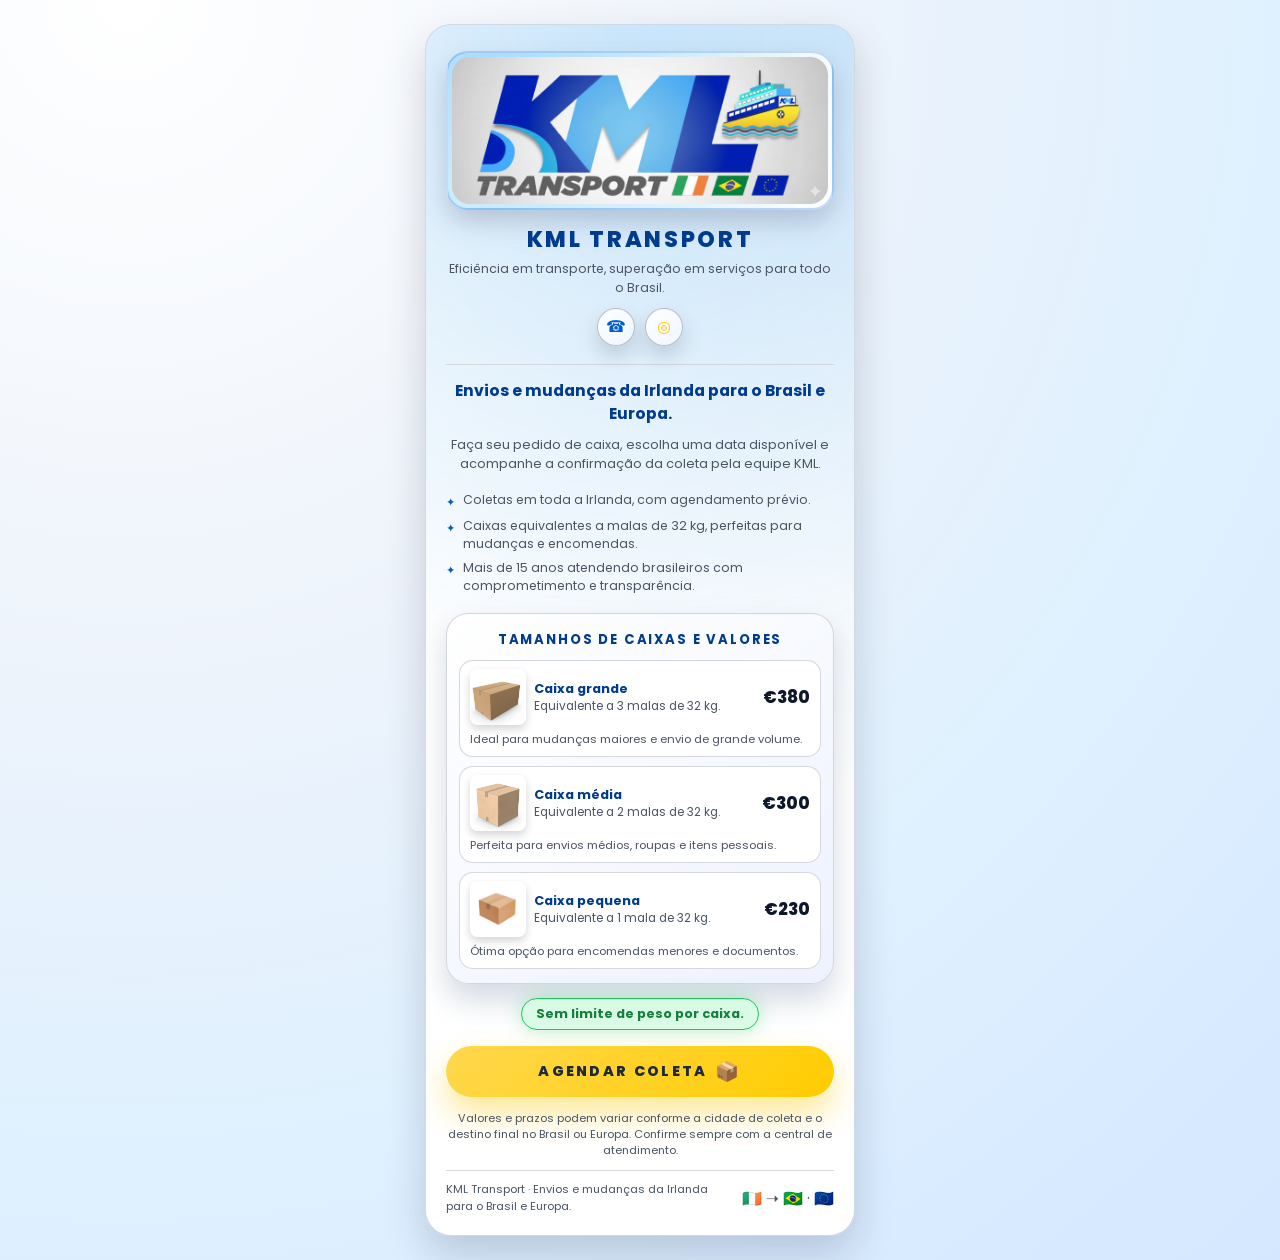
==== index.html @ 67723619 "Add files via upload" ====
<!DOCTYPE html>
<html lang="pt-BR">
<head>
  <meta charset="UTF-8">
  <title>KML Transport - Envios e Mudanças Irlanda → Brasil e Europa</title>
  <meta name="viewport" content="width=device-width, initial-scale=1.0">
  <meta name="description" content="KML Transport - Envios e mudanças da Irlanda para o Brasil e Europa, sem limite de peso.">
  <link rel="preconnect" href="https://fonts.googleapis.com">
  <link rel="preconnect" href="https://fonts.gstatic.com" crossorigin>
  <link href="https://fonts.googleapis.com/css2?family=Poppins:wght@300;400;500;600;700;800&display=swap" rel="stylesheet">
  <link rel="icon" type="image/png" href="assets/logo-kml.png">
  <link rel="stylesheet" href="styles.css">
</head>
<body class="landing-body">
  <div class="page-wrapper">
    <div class="hero-card">
      <div class="hero-inner">
        <header class="landing-header">
          <div class="logo-frame">
            <img src="assets/logo-kml.png" alt="Logotipo KML Transport">
          </div>
          <div>
            <div class="company-name">KML TRANSPORT</div>
            <p class="tagline">Eficiência em transporte, superação em serviços para todo o Brasil.</p>
            <div class="social-links">
              <a href="https://wa.me/353894971210" class="social-link" target="_blank" rel="noopener noreferrer" aria-label="Contato WhatsApp KML Transport">☎</a>
              <a href="https://www.instagram.com/kmltransports?igsh=NjJyeDlzZ2RrbGdy" class="social-link social-link--instagram" target="_blank" rel="noopener noreferrer" aria-label="Instagram KML Transport">◎</a>
            </div>
          </div>
        </header>

        <div class="divider"></div>

        <h1 class="headline">Envios e mudanças da Irlanda para o Brasil e Europa.</h1>
        <p class="subheadline">Faça seu pedido de caixa, escolha uma data disponível e acompanhe a confirmação da coleta pela equipe KML.</p>

        <ul class="benefits-list">
          <li>Coletas em toda a Irlanda, com agendamento prévio.</li>
          <li>Caixas equivalentes a malas de 32 kg, perfeitas para mudanças e encomendas.</li>
          <li>Mais de 15 anos atendendo brasileiros com comprometimento e transparência.</li>
        </ul>

        <section class="box-section">
          <div class="pricing-header">
            <div class="pricing-title">Tamanhos de caixas e valores</div>
          </div>

          <div class="pricing-grid">
            <article class="box-option">
              <div class="box-figure"><img src="assets/caixa-grande.jpg" alt="Caixa grande"></div>
              <div>
                <div class="box-info-title">Caixa grande</div>
                <div class="box-equivalent">Equivalente a 3 malas de 32 kg.</div>
              </div>
              <div class="box-price">€380</div>
              <p class="box-note">Ideal para mudanças maiores e envio de grande volume.</p>
            </article>

            <article class="box-option">
              <div class="box-figure"><img src="assets/caixa-media.jpg" alt="Caixa média"></div>
              <div>
                <div class="box-info-title">Caixa média</div>
                <div class="box-equivalent">Equivalente a 2 malas de 32 kg.</div>
              </div>
              <div class="box-price">€300</div>
              <p class="box-note">Perfeita para envios médios, roupas e itens pessoais.</p>
            </article>

            <article class="box-option">
              <div class="box-figure"><img src="assets/caixa-pequena.png" alt="Caixa pequena"></div>
              <div>
                <div class="box-info-title">Caixa pequena</div>
                <div class="box-equivalent">Equivalente a 1 mala de 32 kg.</div>
              </div>
              <div class="box-price">€230</div>
              <p class="box-note">Ótima opção para encomendas menores e documentos.</p>
            </article>
          </div>
        </section>

        <div class="weight-note">Sem limite de peso por caixa.</div>

        <div class="cta-area">
          <button class="cta-button" type="button" id="open-booking">
            <span>Agendar coleta</span><span class="cta-button-icon">📦</span>
          </button>
          <p class="fine-print">Valores e prazos podem variar conforme a cidade de coleta e o destino final no Brasil ou Europa. Confirme sempre com a central de atendimento.</p>
        </div>

        <footer class="landing-footer">
          <span>KML Transport · Envios e mudanças da Irlanda para o Brasil e Europa.</span>
          <div class="flags"><span>🇮🇪</span><span>➝</span><span>🇧🇷</span><span>·</span><span>🇪🇺</span></div>
        </footer>
      </div>
    </div>
  </div>

  <div class="modal-overlay" id="booking-modal" aria-hidden="true">
    <div class="modal-dialog" role="dialog" aria-modal="true" aria-labelledby="booking-title">
      <button class="modal-close" type="button" id="close-booking" aria-label="Fechar">&times;</button>
      <h2 class="modal-title" id="booking-title">Agendar coleta</h2>
      <p class="modal-subtitle">Preencha os dados. O pedido cai no painel da KML para confirmação.</p>

      <form class="booking-form" id="booking-form">
        <div class="form-section-title">1. Seus dados</div>
        <div class="form-grid">
          <label class="form-field">
            <span class="form-label">Nome completo *</span>
            <input class="form-input" type="text" name="customerName" required autocomplete="name">
          </label>
          <label class="form-field">
            <span class="form-label">E-mail *</span>
            <input class="form-input" type="email" name="email" required autocomplete="email">
          </label>
          <label class="form-field">
            <span class="form-label">WhatsApp com DDI *</span>
            <input class="form-input" type="tel" name="whatsapp" required placeholder="+353 89 000 0000">
          </label>
          <label class="form-field">
            <span class="form-label">Data disponível para coleta *</span>
            <select class="form-select" name="availabilityId" id="availability-select" required>
              <option value="">Carregando datas...</option>
            </select>
          </label>
        </div>

        <div class="form-section-title">2. Caixa</div>
        <div class="form-grid">
          <label class="form-field">
            <span class="form-label">Tamanho da caixa *</span>
            <select class="form-select" name="boxSize" id="box-size" required>
              <option value="large">Caixa grande · €380</option>
              <option value="medium">Caixa média · €300</option>
              <option value="small">Caixa pequena · €230</option>
            </select>
          </label>
          <label class="form-field">
            <span class="form-label">Quantidade *</span>
            <input class="form-input" type="number" name="boxQuantity" min="1" max="30" value="1" required>
          </label>
          <label class="form-field form-field--full">
            <span class="form-label">O que vai dentro da caixa?</span>
            <textarea class="form-textarea" name="contents" rows="3" placeholder="Ex.: roupas, impressora, ferramentas, cosméticos, livros..."></textarea>
          </label>
        </div>

        <div class="form-section-title">3. Endereço de coleta na Irlanda</div>
        <div class="form-grid">
          <label class="form-field form-field--full">
            <span class="form-label">Endereço *</span>
            <input class="form-input" type="text" name="pickupAddress1" required placeholder="Rua, número, complemento principal">
          </label>
          <label class="form-field">
            <span class="form-label">Complemento</span>
            <input class="form-input" type="text" name="pickupAddress2" placeholder="Apartamento, bloco, referência">
          </label>
          <label class="form-field">
            <span class="form-label">Eircode *</span>
            <input class="form-input" type="text" name="eircode" required placeholder="D02 X285">
          </label>
          <label class="form-field">
            <span class="form-label">Cidade / Town *</span>
            <input class="form-input" type="text" name="pickupCity" required>
          </label>
          <label class="form-field">
            <span class="form-label">County *</span>
            <input class="form-input" type="text" name="pickupCounty" required>
          </label>
        </div>

        <div class="form-section-title">4. Destino / destinatário</div>
        <div class="form-grid">
          <label class="form-field">
            <span class="form-label">Nome do destinatário *</span>
            <input class="form-input" type="text" name="recipientName" required>
          </label>
          <label class="form-field">
            <span class="form-label">CPF</span>
            <input class="form-input" type="text" name="recipientCpf" placeholder="000.000.000-00">
          </label>
          <label class="form-field">
            <span class="form-label">Telefone destino</span>
            <input class="form-input" type="tel" name="recipientPhone">
          </label>
          <label class="form-field">
            <span class="form-label">País destino *</span>
            <input class="form-input" type="text" name="destinationCountry" value="Brasil" required>
          </label>
          <label class="form-field form-field--full">
            <span class="form-label">Endereço no destino *</span>
            <input class="form-input" type="text" name="destinationAddress" required placeholder="Rua, número, bairro, complemento">
          </label>
          <label class="form-field">
            <span class="form-label">Cidade destino *</span>
            <input class="form-input" type="text" name="destinationCity" required>
          </label>
          <label class="form-field">
            <span class="form-label">Estado</span>
            <input class="form-input" type="text" name="destinationState" placeholder="SP">
          </label>
          <label class="form-field">
            <span class="form-label">CEP</span>
            <input class="form-input" type="text" name="destinationCep">
          </label>
          <label class="form-field form-field--full">
            <span class="form-label">Observações</span>
            <textarea class="form-textarea" name="notes" rows="2" placeholder="Melhor horário, referência, instruções..."></textarea>
          </label>
        </div>

        <div id="booking-message" class="form-message" hidden></div>

        <div class="booking-footer">
          <span>Campos marcados com * são obrigatórios.</span>
          <button class="booking-submit" type="submit">Enviar pedido</button>
        </div>
      </form>
    </div>
  </div>

  <script src="config.js"></script>
  <script src="app.js"></script>
</body>
</html>
---- styles.css ----
:root {
  --primary-dark: #003b8e;
  --primary-mid: #005fcb;
  --primary-light: #41b7ff;
  --accent: #ffd84d;
  --accent-strong: #ffcc00;
  --card-bg: rgba(255, 255, 255, 0.98);
  --text-main: #111827;
  --text-muted: #4b5563;
  --border-soft: rgba(148, 163, 184, 0.7);
  --success: #15803d;
  --danger: #b91c1c;
  --warning: #b45309;
  --radius-xl: 26px;
  --shadow-main: 0 18px 40px rgba(15, 23, 42, 0.18);
}

* { box-sizing: border-box; margin: 0; padding: 0; }
body { font-family: 'Poppins', system-ui, -apple-system, BlinkMacSystemFont, 'Segoe UI', sans-serif; color: var(--text-main); }
button, input, textarea, select { font: inherit; }
button { cursor: pointer; }
a { color: inherit; }

.landing-body {
  min-height: 100vh;
  display: flex;
  align-items: center;
  justify-content: center;
  padding: 24px 12px;
  background: radial-gradient(circle at 10% 0, #ffffff 0, #edf3fb 40%, #e0f1ff 66%, #d4e7ff 100%);
}

.page-wrapper { width: 100%; max-width: 430px; }
.hero-card {
  background: var(--card-bg);
  border-radius: var(--radius-xl);
  border: 1px solid rgba(203, 213, 225, 0.9);
  box-shadow: var(--shadow-main);
  padding: 26px 20px 20px;
  position: relative;
  overflow: hidden;
}
.hero-card::before {
  content: "";
  position: absolute;
  inset: 0;
  background: radial-gradient(circle at top center, rgba(65, 183, 255, 0.18) 0, transparent 55%), radial-gradient(circle at 100% 0, rgba(0, 95, 203, 0.13) 0, transparent 60%);
  pointer-events: none;
}
.hero-inner { position: relative; z-index: 1; }
.landing-header { display: flex; flex-direction: column; align-items: center; gap: 12px; margin-bottom: 18px; }
.logo-frame {
  width: 100%;
  border-radius: 22px;
  border: 2px solid rgba(0, 95, 203, 0.22);
  padding: 4px;
  background: radial-gradient(circle at 10% 0, rgba(65, 183, 255, 0.3), rgba(255, 255, 255, 0.98));
  box-shadow: 0 12px 26px rgba(148, 163, 184, 0.55);
}
.logo-frame img { width: 100%; display: block; border-radius: 18px; }
.company-name { font-size: 1.4rem; font-weight: 800; letter-spacing: 0.12em; text-transform: uppercase; color: var(--primary-dark); text-align: center; }
.tagline { margin-top: 4px; font-size: 0.78rem; color: var(--text-muted); text-align: center; line-height: 1.5; }
.social-links { margin-top: 10px; display: flex; justify-content: center; gap: 10px; }
.social-link {
  width: 38px;
  height: 38px;
  border-radius: 999px;
  display: inline-flex;
  align-items: center;
  justify-content: center;
  border: 1px solid var(--border-soft);
  background: linear-gradient(135deg, #ffffff, rgba(239, 246, 255, 0.96));
  color: var(--primary-mid);
  text-decoration: none;
  box-shadow: 0 10px 20px rgba(15, 23, 42, 0.16);
  font-weight: 800;
}
.social-link--instagram { color: var(--accent-strong); }
.divider { margin: 16px auto 14px; width: 100%; border-bottom: 1px solid rgba(209, 213, 219, 0.9); }
.headline { text-align: center; margin-bottom: 10px; font-size: 0.98rem; font-weight: 700; color: var(--primary-dark); }
.subheadline { font-size: 0.8rem; color: var(--text-muted); text-align: center; margin-bottom: 18px; line-height: 1.5; }
.benefits-list { list-style: none; margin-bottom: 18px; font-size: 0.78rem; color: var(--text-muted); display: flex; flex-direction: column; gap: 6px; }
.benefits-list li { display: flex; gap: 8px; }
.benefits-list li::before { content: "✦"; color: var(--primary-mid); font-size: 0.7rem; margin-top: 3px; }
.box-section {
  border-radius: 22px;
  border: 1px solid rgba(209, 213, 219, 0.95);
  padding: 16px 12px 14px;
  background: linear-gradient(145deg, #ffffff, #edf2ff);
  box-shadow: 0 16px 30px rgba(148, 163, 184, 0.4);
  margin-bottom: 14px;
}
.pricing-header { display: flex; justify-content: center; align-items: center; gap: 8px; margin-bottom: 10px; }
.pricing-title { font-size: 0.82rem; text-transform: uppercase; letter-spacing: 0.14em; color: var(--primary-dark); font-weight: 700; text-align: center; }
.pricing-grid { display: flex; flex-direction: column; gap: 9px; }
.box-option { border-radius: 14px; border: 1px solid rgba(209, 213, 219, 0.9); padding: 8px 10px; display: grid; grid-template-columns: auto 2.2fr auto; gap: 6px 8px; align-items: center; background: #ffffff; }
.box-figure { display: flex; align-items: center; justify-content: center; }
.box-figure img { width: 56px; height: auto; display: block; border-radius: 8px; box-shadow: 0 4px 8px rgba(15, 23, 42, 0.18); object-fit: contain; }
.box-info-title { font-size: 0.8rem; font-weight: 700; color: var(--primary-dark); }
.box-equivalent { font-size: 0.74rem; color: var(--text-muted); }
.box-price { text-align: right; font-weight: 800; font-size: 1.05rem; color: #0f172a; }
.box-note { grid-column: 1 / -1; font-size: 0.71rem; color: var(--text-muted); }
.weight-note { font-size: 0.8rem; font-weight: 700; color: #15803d; display: flex; justify-content: center; padding: 6px 14px; border-radius: 999px; background: rgba(220, 252, 231, 0.92); border: 1px solid #22c55e; margin: 0 auto 16px; width: fit-content; text-align: center; filter: drop-shadow(0 0 10px rgba(34, 197, 94, 0.35)); }
.cta-area { margin-top: 4px; text-align: center; }
.cta-button { width: 100%; display: inline-flex; align-items: center; justify-content: center; gap: 8px; padding: 11px 20px; border-radius: 999px; border: none; font-weight: 800; font-size: 0.9rem; text-transform: uppercase; letter-spacing: 0.16em; background: linear-gradient(135deg, var(--accent), var(--accent-strong)); color: #1f2937; box-shadow: 0 16px 32px rgba(250, 204, 21, 0.45); }
.cta-button:hover { filter: brightness(1.03); transform: translateY(-1px); }
.cta-button-icon { font-size: 1.2rem; }
.fine-print { margin-top: 14px; font-size: 0.7rem; color: var(--text-muted); line-height: 1.4; }
.landing-footer { margin-top: 12px; padding-top: 10px; border-top: 1px solid rgba(209, 213, 219, 0.95); font-size: 0.7rem; color: var(--text-muted); display: flex; justify-content: space-between; align-items: center; gap: 8px; }
.flags { display: flex; align-items: center; gap: 4px; font-size: 1rem; }

.modal-overlay { position: fixed; inset: 0; background: rgba(15, 23, 42, 0.55); display: none; align-items: center; justify-content: center; padding: 18px; z-index: 50; overflow-y: auto; }
.modal-overlay.is-visible { display: flex; }
.modal-dialog { width: 100%; max-width: 760px; max-height: calc(100vh - 40px); overflow-y: auto; background: var(--card-bg); border-radius: var(--radius-xl); box-shadow: var(--shadow-main); padding: 22px 20px 18px; border: 1px solid rgba(148, 163, 184, 0.5); position: relative; }
.modal-title { font-size: 1.15rem; font-weight: 800; color: var(--primary-dark); margin-bottom: 4px; }
.modal-subtitle { font-size: 0.78rem; color: var(--text-muted); margin-bottom: 14px; }
.modal-close { position: absolute; top: 10px; right: 10px; width: 30px; height: 30px; border-radius: 999px; border: none; background: rgba(248, 250, 252, 0.95); box-shadow: 0 8px 18px rgba(15, 23, 42, 0.18); display: inline-flex; align-items: center; justify-content: center; font-size: 1.1rem; color: var(--text-muted); }
.booking-form { margin-top: 6px; display: flex; flex-direction: column; gap: 14px; }
.form-section-title { color: var(--primary-dark); font-weight: 800; font-size: 0.85rem; border-bottom: 1px solid rgba(148, 163, 184, .3); padding-bottom: 6px; margin-top: 4px; }
.form-grid { display: grid; grid-template-columns: repeat(2, minmax(0, 1fr)); gap: 10px 12px; }
.form-field { display: flex; flex-direction: column; gap: 4px; font-size: 0.78rem; }
.form-field--full { grid-column: 1 / -1; }
.form-label { font-weight: 700; color: var(--text-main); }
.form-input, .form-select, .form-textarea { border-radius: 10px; border: 1px solid var(--border-soft); padding: 8px 10px; font-size: 0.82rem; outline: none; background: #f9fafb; width: 100%; }
.form-input:focus, .form-select:focus, .form-textarea:focus { border-color: var(--primary-mid); box-shadow: 0 0 0 1px rgba(59, 130, 246, 0.25); background: #ffffff; }
.form-message { font-size: 0.82rem; border-radius: 12px; padding: 10px 12px; border: 1px solid; }
.form-message.ok { color: #166534; background: #ecfdf5; border-color: #22c55e; }
.form-message.error { color: #991b1b; background: #fef2f2; border-color: #fca5a5; }
.booking-footer { margin-top: 6px; display: flex; justify-content: space-between; align-items: center; gap: 8px; font-size: 0.72rem; color: var(--text-muted); }
.booking-submit, .primary-button { border-radius: 999px; border: none; padding: 9px 18px; font-size: 0.8rem; font-weight: 800; text-transform: uppercase; letter-spacing: 0.1em; background: linear-gradient(135deg, var(--primary-mid), var(--primary-dark)); color: #f9fafb; box-shadow: 0 13px 28px rgba(37, 99, 235, 0.35); }
.secondary-button { border-radius: 999px; border: 1px solid var(--border-soft); padding: 8px 14px; background: #fff; color: var(--primary-dark); font-size: .78rem; font-weight: 700; }
.danger-button { border-radius: 999px; border: none; padding: 8px 14px; background: #fee2e2; color: var(--danger); font-size: .78rem; font-weight: 800; }
.link-button { border-radius: 999px; padding: 8px 12px; background: #eff6ff; color: var(--primary-dark); text-decoration: none; font-size: .78rem; font-weight: 800; display: inline-flex; align-items: center; justify-content: center; gap: 4px; border: 1px solid rgba(0, 95, 203, .14); }

.admin-body { min-height: 100vh; background: #eef5ff; }
.admin-shell { display: grid; grid-template-columns: 280px 1fr; min-height: 100vh; }
.admin-sidebar { background: linear-gradient(180deg, #003b8e, #005fcb); color: #fff; padding: 24px 18px; position: sticky; top: 0; min-height: 100vh; }
.admin-logo { width: 100%; border-radius: 18px; background: white; padding: 6px; margin-bottom: 14px; }
.admin-title { font-size: 1.1rem; font-weight: 800; letter-spacing: .08em; }
.admin-subtitle { font-size: .78rem; opacity: .85; margin: 4px 0 18px; }
.admin-nav { display: flex; flex-direction: column; gap: 8px; }
.admin-nav button { border: 0; border-radius: 14px; padding: 12px 14px; background: rgba(255,255,255,.12); color: #fff; text-align: left; font-weight: 700; }
.admin-nav button.active, .admin-nav button:hover { background: rgba(255,255,255,.24); }
.admin-main { padding: 24px; }
.admin-topbar { display: flex; justify-content: space-between; align-items: center; gap: 12px; margin-bottom: 18px; }
.admin-topbar h1 { color: var(--primary-dark); font-size: 1.5rem; }
.admin-card { background: #fff; border: 1px solid rgba(148,163,184,.45); border-radius: 22px; box-shadow: 0 12px 28px rgba(15,23,42,.08); padding: 18px; margin-bottom: 16px; }
.login-wrap { min-height: 100vh; display: grid; place-items: center; padding: 18px; background: radial-gradient(circle at 10% 0, #ffffff, #d4e7ff); }
.login-card { width: 100%; max-width: 420px; background: white; border-radius: 24px; box-shadow: var(--shadow-main); padding: 22px; }
.login-card img { width: 100%; border-radius: 18px; border: 1px solid #dbeafe; }
.login-card h1 { color: var(--primary-dark); margin: 12px 0 4px; }
.login-card p { color: var(--text-muted); font-size: .85rem; margin-bottom: 12px; }
.filter-row { display: flex; gap: 8px; flex-wrap: wrap; align-items: center; }
.filter-row input, .filter-row select { border: 1px solid var(--border-soft); border-radius: 12px; padding: 9px 10px; background: #f9fafb; }
.stats-grid { display: grid; grid-template-columns: repeat(4, minmax(0, 1fr)); gap: 12px; }
.stat { background: linear-gradient(145deg, #ffffff, #eff6ff); border: 1px solid #dbeafe; border-radius: 18px; padding: 14px; }
.stat strong { display: block; color: var(--primary-dark); font-size: 1.45rem; }
.stat span { color: var(--text-muted); font-size: .78rem; }
.order-list { display: grid; gap: 12px; }
.order-card { border: 1px solid rgba(148,163,184,.45); border-radius: 18px; padding: 14px; background: #fff; }
.order-head { display: flex; justify-content: space-between; gap: 10px; align-items: flex-start; margin-bottom: 10px; }
.order-code { font-size: .75rem; color: var(--text-muted); font-weight: 800; }
.order-name { font-weight: 800; color: var(--primary-dark); }
.badge { display: inline-flex; align-items: center; padding: 4px 9px; border-radius: 999px; font-size: .68rem; font-weight: 800; background: #e0f2fe; color: #075985; }
.badge.NEW { background: #fef3c7; color: #92400e; }
.badge.CONTACTED { background: #dbeafe; color: #1d4ed8; }
.badge.CONFIRMED, .badge.SCHEDULED { background: #dcfce7; color: #166534; }
.badge.COLLECTED { background: #ede9fe; color: #5b21b6; }
.badge.CANCELLED { background: #fee2e2; color: #991b1b; }
.order-grid { display: grid; grid-template-columns: repeat(3, minmax(0, 1fr)); gap: 8px; font-size: .78rem; color: var(--text-muted); margin-bottom: 10px; }
.order-grid b { display: block; color: #111827; }
.action-row { display: flex; flex-wrap: wrap; gap: 8px; align-items: center; }
.muted { color: var(--text-muted); font-size: .78rem; }
.table { width: 100%; border-collapse: collapse; font-size: .82rem; }
.table th, .table td { text-align: left; padding: 10px 8px; border-bottom: 1px solid #e5e7eb; vertical-align: top; }
.table th { color: var(--primary-dark); font-size: .75rem; text-transform: uppercase; letter-spacing: .08em; }
.route-stop { border-left: 4px solid var(--primary-mid); padding: 10px 12px; background: #f8fafc; border-radius: 12px; margin-bottom: 10px; }
.route-stop h3 { color: var(--primary-dark); font-size: .95rem; }
.print-sheet { font-family: Arial, sans-serif; color: #111; background: white; padding: 24px; }
.print-header { display: flex; justify-content: space-between; align-items: flex-start; border-bottom: 3px solid #111; padding-bottom: 8px; margin-bottom: 12px; }
.print-header img { width: 160px; }
.print-title { font-size: 1.4rem; font-weight: 800; border: 2px solid #111; padding: 6px 10px; }
.print-grid { display: grid; grid-template-columns: repeat(2, minmax(0, 1fr)); gap: 8px 14px; font-size: .9rem; }
.print-field { border-bottom: 1px solid #333; min-height: 28px; padding: 4px; }
.print-field b { text-transform: uppercase; font-size: .72rem; color: #555; margin-right: 6px; }
.print-lines { border: 1px solid #333; min-height: 140px; padding: 8px; margin-top: 12px; white-space: pre-wrap; }
.print-total { display: flex; justify-content: flex-end; margin-top: 12px; font-size: 1rem; font-weight: 800; }
.hidden { display: none !important; }

@media (max-width: 900px) {
  .admin-shell { grid-template-columns: 1fr; }
  .admin-sidebar { position: relative; min-height: auto; }
  .admin-nav { flex-direction: row; overflow-x: auto; }
  .admin-nav button { white-space: nowrap; }
  .stats-grid { grid-template-columns: repeat(2, minmax(0, 1fr)); }
  .order-grid { grid-template-columns: repeat(2, minmax(0, 1fr)); }
}

@media (max-width: 540px) {
  .hero-card { padding: 22px 16px 18px; }
  .box-option { grid-template-columns: auto 2fr auto; }
  .modal-dialog { padding: 18px 16px 24px; max-height: none; margin: 24px auto; }
  .modal-overlay { align-items: flex-start; padding: 12px 8px; }
  .form-grid { grid-template-columns: minmax(0, 1fr); }
  .booking-footer { flex-direction: column; align-items: stretch; }
  .booking-submit { width: 100%; }
  .admin-main { padding: 14px; }
  .admin-topbar { flex-direction: column; align-items: flex-start; }
  .stats-grid, .order-grid { grid-template-columns: 1fr; }
  .filter-row input, .filter-row select, .filter-row button { width: 100%; }
}

@media print {
  body * { visibility: hidden !important; }
  #print-area, #print-area * { visibility: visible !important; }
  #print-area { position: absolute; left: 0; top: 0; width: 100%; }
  .modal-close, .no-print { display: none !important; }
}
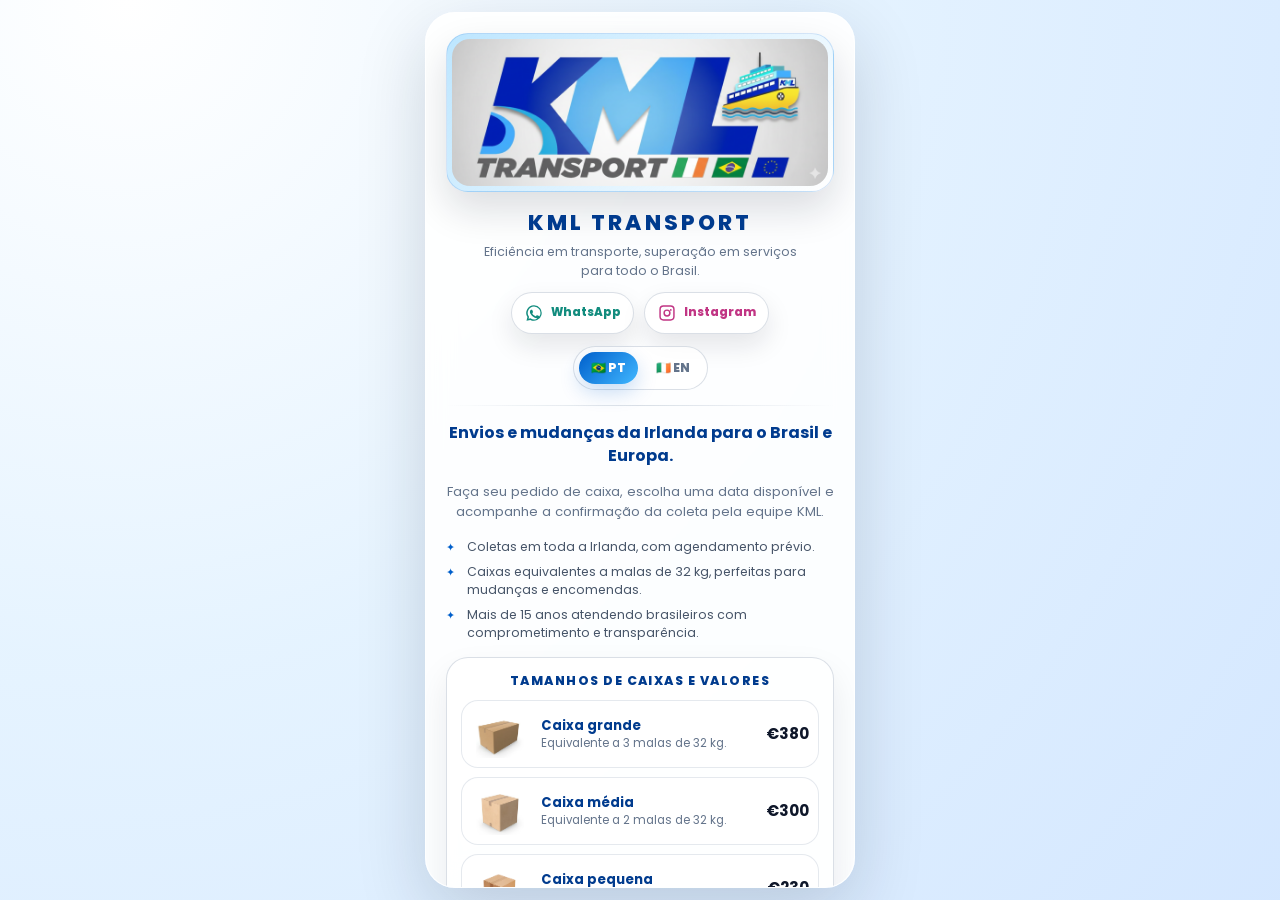
==== commit 731f05b8: "Add files via upload" ====
--- a/index.html
+++ b/index.html
@@ -12,207 +12,130 @@
   <link rel="stylesheet" href="styles.css">
 </head>
 <body class="landing-body">
-  <div class="page-wrapper">
-    <div class="hero-card">
+  <main class="page-wrapper">
+    <section class="hero-card" aria-label="KML Transport">
       <div class="hero-inner">
         <header class="landing-header">
           <div class="logo-frame">
             <img src="assets/logo-kml.png" alt="Logotipo KML Transport">
           </div>
-          <div>
+
+          <div class="brand-block">
             <div class="company-name">KML TRANSPORT</div>
-            <p class="tagline">Eficiência em transporte, superação em serviços para todo o Brasil.</p>
-            <div class="social-links">
-              <a href="https://wa.me/353894971210" class="social-link" target="_blank" rel="noopener noreferrer" aria-label="Contato WhatsApp KML Transport">☎</a>
-              <a href="https://www.instagram.com/kmltransports?igsh=NjJyeDlzZ2RrbGdy" class="social-link social-link--instagram" target="_blank" rel="noopener noreferrer" aria-label="Instagram KML Transport">◎</a>
+            <p class="tagline" data-i18n="tagline">Eficiência em transporte, superação em serviços para todo o Brasil.</p>
+
+            <div class="social-links" aria-label="Contatos KML Transport">
+              <a href="https://wa.me/353894971210" class="social-link social-link--whatsapp" target="_blank" rel="noopener noreferrer" aria-label="WhatsApp KML Transport">
+                <svg viewBox="0 0 24 24" aria-hidden="true"><path d="M12.04 2.6A9.37 9.37 0 0 0 4.1 16.94L3 21.4l4.56-1.05a9.39 9.39 0 1 0 4.48-17.75Zm0 1.7a7.68 7.68 0 1 1-3.92 14.28l-.33-.2-2.3.53.55-2.24-.22-.35A7.68 7.68 0 0 1 12.04 4.3Zm-3.26 3.9c-.18 0-.48.06-.73.34-.25.27-.96.94-.96 2.28 0 1.34.98 2.64 1.11 2.82.14.18 1.9 3.03 4.73 4.12 2.35.93 2.84.74 3.35.69.51-.05 1.65-.67 1.89-1.32.23-.65.23-1.2.16-1.32-.07-.12-.26-.19-.54-.33-.28-.14-1.65-.81-1.9-.9-.25-.1-.44-.14-.62.14-.18.28-.72.9-.88 1.08-.16.19-.32.2-.6.07-.28-.14-1.18-.43-2.24-1.38-.83-.74-1.39-1.65-1.55-1.93-.16-.28-.02-.43.12-.57.12-.12.28-.32.42-.48.14-.16.18-.28.28-.46.09-.19.04-.35-.03-.49-.07-.14-.62-1.5-.86-2.06-.22-.53-.46-.46-.62-.47h-.53Z" fill="currentColor"/></svg><span>WhatsApp</span>
+              </a>
+              <a href="https://www.instagram.com/kmltransports?igsh=NjJyeDlzZ2RrbGdy" class="social-link social-link--instagram" target="_blank" rel="noopener noreferrer" aria-label="Instagram KML Transport">
+                <svg viewBox="0 0 24 24" aria-hidden="true"><path d="M7.75 2.8h8.5a4.96 4.96 0 0 1 4.95 4.95v8.5a4.96 4.96 0 0 1-4.95 4.95h-8.5a4.96 4.96 0 0 1-4.95-4.95v-8.5A4.96 4.96 0 0 1 7.75 2.8Zm0 1.75a3.2 3.2 0 0 0-3.2 3.2v8.5a3.2 3.2 0 0 0 3.2 3.2h8.5a3.2 3.2 0 0 0 3.2-3.2v-8.5a3.2 3.2 0 0 0-3.2-3.2h-8.5Zm4.25 3.1a4.35 4.35 0 1 1 0 8.7 4.35 4.35 0 0 1 0-8.7Zm0 1.75a2.6 2.6 0 1 0 0 5.2 2.6 2.6 0 0 0 0-5.2Zm4.57-2.2a1.05 1.05 0 1 1 0 2.1 1.05 1.05 0 0 1 0-2.1Z" fill="currentColor"/></svg><span>Instagram</span>
+              </a>
+            </div>
+
+            <div class="language-switch" aria-label="Selecionar idioma">
+              <button type="button" class="lang-btn active" data-lang="pt">🇧🇷 PT</button>
+              <button type="button" class="lang-btn" data-lang="en">🇮🇪 EN</button>
             </div>
           </div>
         </header>
 
-        <div class="divider"></div>
+        <div class="soft-divider"></div>
 
-        <h1 class="headline">Envios e mudanças da Irlanda para o Brasil e Europa.</h1>
-        <p class="subheadline">Faça seu pedido de caixa, escolha uma data disponível e acompanhe a confirmação da coleta pela equipe KML.</p>
+        <h1 class="headline" data-i18n="headline">Envios e mudanças da Irlanda para o Brasil e Europa.</h1>
+        <p class="subheadline" data-i18n="subheadline">Faça seu pedido de caixa, escolha uma data disponível e acompanhe a confirmação da coleta pela equipe KML.</p>
 
         <ul class="benefits-list">
-          <li>Coletas em toda a Irlanda, com agendamento prévio.</li>
-          <li>Caixas equivalentes a malas de 32 kg, perfeitas para mudanças e encomendas.</li>
-          <li>Mais de 15 anos atendendo brasileiros com comprometimento e transparência.</li>
+          <li data-i18n="benefit1">Coletas em toda a Irlanda, com agendamento prévio.</li>
+          <li data-i18n="benefit2">Caixas equivalentes a malas de 32 kg, perfeitas para mudanças e encomendas.</li>
+          <li data-i18n="benefit3">Mais de 15 anos atendendo brasileiros com comprometimento e transparência.</li>
         </ul>
 
-        <section class="box-section">
-          <div class="pricing-header">
-            <div class="pricing-title">Tamanhos de caixas e valores</div>
-          </div>
-
+        <section class="box-section" aria-label="Tamanhos de caixas">
+          <div class="pricing-title" data-i18n="pricingTitle">Tamanhos de caixas e valores</div>
           <div class="pricing-grid">
             <article class="box-option">
               <div class="box-figure"><img src="assets/caixa-grande.jpg" alt="Caixa grande"></div>
-              <div>
-                <div class="box-info-title">Caixa grande</div>
-                <div class="box-equivalent">Equivalente a 3 malas de 32 kg.</div>
-              </div>
-              <div class="box-price">€380</div>
-              <p class="box-note">Ideal para mudanças maiores e envio de grande volume.</p>
+              <div><strong data-i18n="boxLarge">Caixa grande</strong><span data-i18n="boxLargeEq">Equivalente a 3 malas de 32 kg.</span></div>
+              <b class="box-price">€380</b>
             </article>
-
             <article class="box-option">
               <div class="box-figure"><img src="assets/caixa-media.jpg" alt="Caixa média"></div>
-              <div>
-                <div class="box-info-title">Caixa média</div>
-                <div class="box-equivalent">Equivalente a 2 malas de 32 kg.</div>
-              </div>
-              <div class="box-price">€300</div>
-              <p class="box-note">Perfeita para envios médios, roupas e itens pessoais.</p>
+              <div><strong data-i18n="boxMedium">Caixa média</strong><span data-i18n="boxMediumEq">Equivalente a 2 malas de 32 kg.</span></div>
+              <b class="box-price">€300</b>
             </article>
-
             <article class="box-option">
               <div class="box-figure"><img src="assets/caixa-pequena.png" alt="Caixa pequena"></div>
-              <div>
-                <div class="box-info-title">Caixa pequena</div>
-                <div class="box-equivalent">Equivalente a 1 mala de 32 kg.</div>
-              </div>
-              <div class="box-price">€230</div>
-              <p class="box-note">Ótima opção para encomendas menores e documentos.</p>
+              <div><strong data-i18n="boxSmall">Caixa pequena</strong><span data-i18n="boxSmallEq">Equivalente a 1 mala de 32 kg.</span></div>
+              <b class="box-price">€230</b>
             </article>
           </div>
         </section>
 
-        <div class="weight-note">Sem limite de peso por caixa.</div>
+        <div class="weight-note" data-i18n="noWeightLimit">Sem limite de peso por caixa.</div>
 
-        <div class="cta-area">
-          <button class="cta-button" type="button" id="open-booking">
-            <span>Agendar coleta</span><span class="cta-button-icon">📦</span>
-          </button>
-          <p class="fine-print">Valores e prazos podem variar conforme a cidade de coleta e o destino final no Brasil ou Europa. Confirme sempre com a central de atendimento.</p>
-        </div>
+        <button class="cta-button" type="button" id="open-booking">
+          <span data-i18n="ctaText">Agendar coleta</span><span aria-hidden="true">📦</span>
+        </button>
+        <p class="fine-print" data-i18n="finePrint">Valores e prazos podem variar conforme a cidade de coleta e o destino final no Brasil ou Europa.</p>
 
         <footer class="landing-footer">
-          <span>KML Transport · Envios e mudanças da Irlanda para o Brasil e Europa.</span>
-          <div class="flags"><span>🇮🇪</span><span>➝</span><span>🇧🇷</span><span>·</span><span>🇪🇺</span></div>
+          <span>KML Transport</span>
+          <div class="flags"><span>🇮🇪</span><span>→</span><span>🇧🇷</span><span>·</span><span>🇪🇺</span></div>
         </footer>
       </div>
-    </div>
-  </div>
+    </section>
+  </main>
 
   <div class="modal-overlay" id="booking-modal" aria-hidden="true">
     <div class="modal-dialog" role="dialog" aria-modal="true" aria-labelledby="booking-title">
       <button class="modal-close" type="button" id="close-booking" aria-label="Fechar">&times;</button>
-      <h2 class="modal-title" id="booking-title">Agendar coleta</h2>
-      <p class="modal-subtitle">Preencha os dados. O pedido cai no painel da KML para confirmação.</p>
+      <h2 class="modal-title" id="booking-title" data-i18n="bookingTitle">Agendar coleta</h2>
+      <p class="modal-subtitle" data-i18n="bookingSubtitle">Preencha os dados. O pedido cai no painel da KML para confirmação.</p>
 
       <form class="booking-form" id="booking-form">
-        <div class="form-section-title">1. Seus dados</div>
+        <div class="form-section-title" data-i18n="sectionCustomer">1. Seus dados</div>
         <div class="form-grid">
-          <label class="form-field">
-            <span class="form-label">Nome completo *</span>
-            <input class="form-input" type="text" name="customerName" required autocomplete="name">
-          </label>
-          <label class="form-field">
-            <span class="form-label">E-mail *</span>
-            <input class="form-input" type="email" name="email" required autocomplete="email">
-          </label>
-          <label class="form-field">
-            <span class="form-label">WhatsApp com DDI *</span>
-            <input class="form-input" type="tel" name="whatsapp" required placeholder="+353 89 000 0000">
-          </label>
-          <label class="form-field">
-            <span class="form-label">Data disponível para coleta *</span>
-            <select class="form-select" name="availabilityId" id="availability-select" required>
-              <option value="">Carregando datas...</option>
-            </select>
-          </label>
+          <label class="form-field"><span class="form-label" data-i18n="customerName">Nome completo *</span><input class="form-input" type="text" name="customerName" required autocomplete="name"></label>
+          <label class="form-field"><span class="form-label" data-i18n="email">E-mail *</span><input class="form-input" type="email" name="email" required autocomplete="email"></label>
+          <label class="form-field"><span class="form-label" data-i18n="whatsapp">WhatsApp com DDI *</span><input class="form-input" type="tel" name="whatsapp" required placeholder="+353 89 000 0000"></label>
+          <label class="form-field"><span class="form-label" data-i18n="pickupDate">Data disponível para coleta *</span><select class="form-select" name="availabilityId" id="availability-select" required><option value="" data-i18n="loadingDates">Carregando datas...</option></select></label>
         </div>
 
-        <div class="form-section-title">2. Caixa</div>
+        <div class="form-section-title" data-i18n="sectionBox">2. Caixa</div>
         <div class="form-grid">
-          <label class="form-field">
-            <span class="form-label">Tamanho da caixa *</span>
-            <select class="form-select" name="boxSize" id="box-size" required>
-              <option value="large">Caixa grande · €380</option>
-              <option value="medium">Caixa média · €300</option>
-              <option value="small">Caixa pequena · €230</option>
-            </select>
-          </label>
-          <label class="form-field">
-            <span class="form-label">Quantidade *</span>
-            <input class="form-input" type="number" name="boxQuantity" min="1" max="30" value="1" required>
-          </label>
-          <label class="form-field form-field--full">
-            <span class="form-label">O que vai dentro da caixa?</span>
-            <textarea class="form-textarea" name="contents" rows="3" placeholder="Ex.: roupas, impressora, ferramentas, cosméticos, livros..."></textarea>
-          </label>
+          <label class="form-field"><span class="form-label" data-i18n="boxSize">Tamanho da caixa *</span><select class="form-select" name="boxSize" id="box-size" required><option value="large" data-i18n="selectLarge">Caixa grande · €380</option><option value="medium" data-i18n="selectMedium">Caixa média · €300</option><option value="small" data-i18n="selectSmall">Caixa pequena · €230</option></select></label>
+          <label class="form-field"><span class="form-label" data-i18n="quantity">Quantidade *</span><input class="form-input" type="number" name="boxQuantity" min="1" max="30" value="1" required></label>
+          <label class="form-field form-field--full"><span class="form-label" data-i18n="contents">O que vai dentro da caixa?</span><textarea class="form-textarea" name="contents" rows="3" data-i18n-placeholder="contentsPlaceholder" placeholder="Ex.: roupas, impressora, ferramentas, cosméticos, livros..."></textarea></label>
         </div>
 
-        <div class="form-section-title">3. Endereço de coleta na Irlanda</div>
+        <div class="form-section-title" data-i18n="sectionPickup">3. Endereço de coleta na Irlanda</div>
         <div class="form-grid">
-          <label class="form-field form-field--full">
-            <span class="form-label">Endereço *</span>
-            <input class="form-input" type="text" name="pickupAddress1" required placeholder="Rua, número, complemento principal">
-          </label>
-          <label class="form-field">
-            <span class="form-label">Complemento</span>
-            <input class="form-input" type="text" name="pickupAddress2" placeholder="Apartamento, bloco, referência">
-          </label>
-          <label class="form-field">
-            <span class="form-label">Eircode *</span>
-            <input class="form-input" type="text" name="eircode" required placeholder="D02 X285">
-          </label>
-          <label class="form-field">
-            <span class="form-label">Cidade / Town *</span>
-            <input class="form-input" type="text" name="pickupCity" required>
-          </label>
-          <label class="form-field">
-            <span class="form-label">County *</span>
-            <input class="form-input" type="text" name="pickupCounty" required>
-          </label>
+          <label class="form-field form-field--full"><span class="form-label" data-i18n="pickupAddress">Endereço *</span><input class="form-input" type="text" name="pickupAddress1" required data-i18n-placeholder="addressPlaceholder" placeholder="Rua, número, complemento principal"></label>
+          <label class="form-field"><span class="form-label" data-i18n="complement">Complemento</span><input class="form-input" type="text" name="pickupAddress2" data-i18n-placeholder="complementPlaceholder" placeholder="Apartamento, bloco, referência"></label>
+          <label class="form-field"><span class="form-label">Eircode *</span><input class="form-input" type="text" name="eircode" required placeholder="D02 X285"></label>
+          <label class="form-field"><span class="form-label" data-i18n="city">Cidade / Town *</span><input class="form-input" type="text" name="pickupCity" required></label>
+          <label class="form-field"><span class="form-label">County *</span><input class="form-input" type="text" name="pickupCounty" required></label>
         </div>
 
-        <div class="form-section-title">4. Destino / destinatário</div>
+        <div class="form-section-title" data-i18n="sectionDestination">4. Destino / destinatário</div>
         <div class="form-grid">
-          <label class="form-field">
-            <span class="form-label">Nome do destinatário *</span>
-            <input class="form-input" type="text" name="recipientName" required>
-          </label>
-          <label class="form-field">
-            <span class="form-label">CPF</span>
-            <input class="form-input" type="text" name="recipientCpf" placeholder="000.000.000-00">
-          </label>
-          <label class="form-field">
-            <span class="form-label">Telefone destino</span>
-            <input class="form-input" type="tel" name="recipientPhone">
-          </label>
-          <label class="form-field">
-            <span class="form-label">País destino *</span>
-            <input class="form-input" type="text" name="destinationCountry" value="Brasil" required>
-          </label>
-          <label class="form-field form-field--full">
-            <span class="form-label">Endereço no destino *</span>
-            <input class="form-input" type="text" name="destinationAddress" required placeholder="Rua, número, bairro, complemento">
-          </label>
-          <label class="form-field">
-            <span class="form-label">Cidade destino *</span>
-            <input class="form-input" type="text" name="destinationCity" required>
-          </label>
-          <label class="form-field">
-            <span class="form-label">Estado</span>
-            <input class="form-input" type="text" name="destinationState" placeholder="SP">
-          </label>
-          <label class="form-field">
-            <span class="form-label">CEP</span>
-            <input class="form-input" type="text" name="destinationCep">
-          </label>
-          <label class="form-field form-field--full">
-            <span class="form-label">Observações</span>
-            <textarea class="form-textarea" name="notes" rows="2" placeholder="Melhor horário, referência, instruções..."></textarea>
-          </label>
+          <label class="form-field"><span class="form-label" data-i18n="recipientName">Nome do destinatário *</span><input class="form-input" type="text" name="recipientName" required></label>
+          <label class="form-field"><span class="form-label">CPF</span><input class="form-input" type="text" name="recipientCpf" placeholder="000.000.000-00"></label>
+          <label class="form-field"><span class="form-label" data-i18n="recipientPhone">Telefone destino</span><input class="form-input" type="tel" name="recipientPhone"></label>
+          <label class="form-field"><span class="form-label" data-i18n="destinationCountry">País destino *</span><input class="form-input" type="text" name="destinationCountry" value="Brasil" required></label>
+          <label class="form-field form-field--full"><span class="form-label" data-i18n="destinationAddress">Endereço no destino *</span><input class="form-input" type="text" name="destinationAddress" required data-i18n-placeholder="destinationPlaceholder" placeholder="Rua, número, bairro, complemento"></label>
+          <label class="form-field"><span class="form-label" data-i18n="destinationCity">Cidade destino *</span><input class="form-input" type="text" name="destinationCity" required></label>
+          <label class="form-field"><span class="form-label" data-i18n="state">Estado</span><input class="form-input" type="text" name="destinationState" placeholder="SP"></label>
+          <label class="form-field"><span class="form-label">CEP</span><input class="form-input" type="text" name="destinationCep"></label>
+          <label class="form-field form-field--full"><span class="form-label" data-i18n="notes">Observações</span><textarea class="form-textarea" name="notes" rows="2" data-i18n-placeholder="notesPlaceholder" placeholder="Melhor horário, referência, instruções..."></textarea></label>
         </div>
 
         <div id="booking-message" class="form-message" hidden></div>
 
         <div class="booking-footer">
-          <span>Campos marcados com * são obrigatórios.</span>
-          <button class="booking-submit" type="submit">Enviar pedido</button>
+          <span data-i18n="requiredText">Campos marcados com * são obrigatórios.</span>
+          <button class="booking-submit" type="submit" data-i18n="submitOrder">Enviar pedido</button>
         </div>
       </form>
     </div>
--- a/styles.css
+++ b/styles.css
@@ -1,218 +1,101 @@
 :root {
-  --primary-dark: #003b8e;
-  --primary-mid: #005fcb;
-  --primary-light: #41b7ff;
-  --accent: #ffd84d;
-  --accent-strong: #ffcc00;
-  --card-bg: rgba(255, 255, 255, 0.98);
-  --text-main: #111827;
-  --text-muted: #4b5563;
-  --border-soft: rgba(148, 163, 184, 0.7);
-  --success: #15803d;
-  --danger: #b91c1c;
-  --warning: #b45309;
-  --radius-xl: 26px;
-  --shadow-main: 0 18px 40px rgba(15, 23, 42, 0.18);
+  --blue-900: #003b8e;
+  --blue-700: #005fcb;
+  --blue-400: #41b7ff;
+  --yellow: #ffcc00;
+  --text: #0f172a;
+  --muted: #64748b;
+  --line: rgba(148, 163, 184, .35);
+  --card: rgba(255, 255, 255, .9);
+  --shadow: 0 24px 70px rgba(15, 23, 42, .16);
 }
-
 * { box-sizing: border-box; margin: 0; padding: 0; }
-body { font-family: 'Poppins', system-ui, -apple-system, BlinkMacSystemFont, 'Segoe UI', sans-serif; color: var(--text-main); }
+html, body { height: 100%; scrollbar-width: none; -ms-overflow-style: none; }
+html::-webkit-scrollbar, body::-webkit-scrollbar, .hero-card::-webkit-scrollbar, .modal-dialog::-webkit-scrollbar, .modal-overlay::-webkit-scrollbar { width: 0; height: 0; display: none; }
+body { font-family: 'Poppins', system-ui, -apple-system, BlinkMacSystemFont, 'Segoe UI', sans-serif; color: var(--text); }
 button, input, textarea, select { font: inherit; }
 button { cursor: pointer; }
 a { color: inherit; }
-
 .landing-body {
-  min-height: 100vh;
-  display: flex;
-  align-items: center;
-  justify-content: center;
-  padding: 24px 12px;
-  background: radial-gradient(circle at 10% 0, #ffffff 0, #edf3fb 40%, #e0f1ff 66%, #d4e7ff 100%);
+  height: 100dvh;
+  overflow: hidden;
+  display: grid;
+  place-items: center;
+  padding: 12px;
+  background:
+    radial-gradient(circle at 10% 0%, rgba(255,255,255,1), rgba(228,243,255,.85) 45%, rgba(212,231,255,.95) 100%),
+    linear-gradient(135deg, #f8fbff, #dcecff);
 }
-
 .page-wrapper { width: 100%; max-width: 430px; }
 .hero-card {
-  background: var(--card-bg);
-  border-radius: var(--radius-xl);
-  border: 1px solid rgba(203, 213, 225, 0.9);
-  box-shadow: var(--shadow-main);
-  padding: 26px 20px 20px;
-  position: relative;
-  overflow: hidden;
+  max-height: calc(100dvh - 24px);
+  overflow-y: auto;
+  overscroll-behavior: contain;
+  border-radius: 30px;
+  background: var(--card);
+  backdrop-filter: blur(14px);
+  border: 1px solid rgba(255,255,255,.7);
+  box-shadow: var(--shadow);
+  padding: 20px;
 }
-.hero-card::before {
-  content: "";
-  position: absolute;
-  inset: 0;
-  background: radial-gradient(circle at top center, rgba(65, 183, 255, 0.18) 0, transparent 55%), radial-gradient(circle at 100% 0, rgba(0, 95, 203, 0.13) 0, transparent 60%);
-  pointer-events: none;
-}
-.hero-inner { position: relative; z-index: 1; }
-.landing-header { display: flex; flex-direction: column; align-items: center; gap: 12px; margin-bottom: 18px; }
-.logo-frame {
-  width: 100%;
-  border-radius: 22px;
-  border: 2px solid rgba(0, 95, 203, 0.22);
-  padding: 4px;
-  background: radial-gradient(circle at 10% 0, rgba(65, 183, 255, 0.3), rgba(255, 255, 255, 0.98));
-  box-shadow: 0 12px 26px rgba(148, 163, 184, 0.55);
-}
-.logo-frame img { width: 100%; display: block; border-radius: 18px; }
-.company-name { font-size: 1.4rem; font-weight: 800; letter-spacing: 0.12em; text-transform: uppercase; color: var(--primary-dark); text-align: center; }
-.tagline { margin-top: 4px; font-size: 0.78rem; color: var(--text-muted); text-align: center; line-height: 1.5; }
-.social-links { margin-top: 10px; display: flex; justify-content: center; gap: 10px; }
-.social-link {
-  width: 38px;
-  height: 38px;
-  border-radius: 999px;
-  display: inline-flex;
-  align-items: center;
-  justify-content: center;
-  border: 1px solid var(--border-soft);
-  background: linear-gradient(135deg, #ffffff, rgba(239, 246, 255, 0.96));
-  color: var(--primary-mid);
-  text-decoration: none;
-  box-shadow: 0 10px 20px rgba(15, 23, 42, 0.16);
-  font-weight: 800;
-}
-.social-link--instagram { color: var(--accent-strong); }
-.divider { margin: 16px auto 14px; width: 100%; border-bottom: 1px solid rgba(209, 213, 219, 0.9); }
-.headline { text-align: center; margin-bottom: 10px; font-size: 0.98rem; font-weight: 700; color: var(--primary-dark); }
-.subheadline { font-size: 0.8rem; color: var(--text-muted); text-align: center; margin-bottom: 18px; line-height: 1.5; }
-.benefits-list { list-style: none; margin-bottom: 18px; font-size: 0.78rem; color: var(--text-muted); display: flex; flex-direction: column; gap: 6px; }
-.benefits-list li { display: flex; gap: 8px; }
-.benefits-list li::before { content: "✦"; color: var(--primary-mid); font-size: 0.7rem; margin-top: 3px; }
-.box-section {
-  border-radius: 22px;
-  border: 1px solid rgba(209, 213, 219, 0.95);
-  padding: 16px 12px 14px;
-  background: linear-gradient(145deg, #ffffff, #edf2ff);
-  box-shadow: 0 16px 30px rgba(148, 163, 184, 0.4);
-  margin-bottom: 14px;
-}
-.pricing-header { display: flex; justify-content: center; align-items: center; gap: 8px; margin-bottom: 10px; }
-.pricing-title { font-size: 0.82rem; text-transform: uppercase; letter-spacing: 0.14em; color: var(--primary-dark); font-weight: 700; text-align: center; }
-.pricing-grid { display: flex; flex-direction: column; gap: 9px; }
-.box-option { border-radius: 14px; border: 1px solid rgba(209, 213, 219, 0.9); padding: 8px 10px; display: grid; grid-template-columns: auto 2.2fr auto; gap: 6px 8px; align-items: center; background: #ffffff; }
-.box-figure { display: flex; align-items: center; justify-content: center; }
-.box-figure img { width: 56px; height: auto; display: block; border-radius: 8px; box-shadow: 0 4px 8px rgba(15, 23, 42, 0.18); object-fit: contain; }
-.box-info-title { font-size: 0.8rem; font-weight: 700; color: var(--primary-dark); }
-.box-equivalent { font-size: 0.74rem; color: var(--text-muted); }
-.box-price { text-align: right; font-weight: 800; font-size: 1.05rem; color: #0f172a; }
-.box-note { grid-column: 1 / -1; font-size: 0.71rem; color: var(--text-muted); }
-.weight-note { font-size: 0.8rem; font-weight: 700; color: #15803d; display: flex; justify-content: center; padding: 6px 14px; border-radius: 999px; background: rgba(220, 252, 231, 0.92); border: 1px solid #22c55e; margin: 0 auto 16px; width: fit-content; text-align: center; filter: drop-shadow(0 0 10px rgba(34, 197, 94, 0.35)); }
-.cta-area { margin-top: 4px; text-align: center; }
-.cta-button { width: 100%; display: inline-flex; align-items: center; justify-content: center; gap: 8px; padding: 11px 20px; border-radius: 999px; border: none; font-weight: 800; font-size: 0.9rem; text-transform: uppercase; letter-spacing: 0.16em; background: linear-gradient(135deg, var(--accent), var(--accent-strong)); color: #1f2937; box-shadow: 0 16px 32px rgba(250, 204, 21, 0.45); }
-.cta-button:hover { filter: brightness(1.03); transform: translateY(-1px); }
-.cta-button-icon { font-size: 1.2rem; }
-.fine-print { margin-top: 14px; font-size: 0.7rem; color: var(--text-muted); line-height: 1.4; }
-.landing-footer { margin-top: 12px; padding-top: 10px; border-top: 1px solid rgba(209, 213, 219, 0.95); font-size: 0.7rem; color: var(--text-muted); display: flex; justify-content: space-between; align-items: center; gap: 8px; }
-.flags { display: flex; align-items: center; gap: 4px; font-size: 1rem; }
-
-.modal-overlay { position: fixed; inset: 0; background: rgba(15, 23, 42, 0.55); display: none; align-items: center; justify-content: center; padding: 18px; z-index: 50; overflow-y: auto; }
+.hero-inner { display: grid; gap: 15px; }
+.landing-header { display: grid; gap: 14px; text-align: center; }
+.logo-frame { padding: 5px; border-radius: 22px; background: linear-gradient(135deg, rgba(65,183,255,.35), rgba(255,255,255,.95)); border: 1px solid rgba(0,95,203,.16); box-shadow: 0 18px 38px rgba(15,23,42,.14); }
+.logo-frame img { display: block; width: 100%; border-radius: 18px; }
+.company-name { font-weight: 800; font-size: 1.35rem; letter-spacing: .14em; color: var(--blue-900); }
+.tagline { color: var(--muted); font-size: .78rem; line-height: 1.45; max-width: 330px; margin: 4px auto 0; }
+.social-links { display: flex; justify-content: center; gap: 10px; margin-top: 12px; }
+.social-link { min-width: 42px; height: 42px; padding: 0 12px; display: inline-flex; align-items: center; justify-content: center; gap: 7px; border-radius: 999px; background: #fff; border: 1px solid var(--line); box-shadow: 0 12px 26px rgba(15,23,42,.10); text-decoration: none; transition: transform .16s ease, box-shadow .16s ease; font-size: .72rem; font-weight: 800; }
+.social-link:hover { transform: translateY(-2px); box-shadow: 0 16px 28px rgba(15,23,42,.16); }
+.social-link svg { width: 20px; height: 20px; flex: 0 0 auto; }
+.social-link--whatsapp { color: #128c7e; }
+.social-link--instagram { color: #c13584; }
+.language-switch { display: inline-flex; justify-content: center; gap: 6px; padding: 5px; border-radius: 999px; border: 1px solid var(--line); background: rgba(255,255,255,.72); margin-top: 12px; }
+.lang-btn { border: 0; border-radius: 999px; padding: 7px 12px; background: transparent; color: var(--muted); font-size: .76rem; font-weight: 800; }
+.lang-btn.active { background: linear-gradient(135deg, var(--blue-700), var(--blue-400)); color: white; box-shadow: 0 8px 20px rgba(0,95,203,.22); }
+.soft-divider { height: 1px; background: linear-gradient(90deg, transparent, var(--line), transparent); }
+.headline { text-align: center; color: var(--blue-900); font-size: 1rem; line-height: 1.45; }
+.subheadline { text-align: center; color: var(--muted); font-size: .82rem; line-height: 1.55; }
+.benefits-list { display: grid; gap: 7px; list-style: none; color: #475569; font-size: .78rem; }
+.benefits-list li { display: grid; grid-template-columns: 14px 1fr; gap: 7px; align-items: start; }
+.benefits-list li::before { content: '✦'; color: var(--blue-700); font-size: .68rem; margin-top: 2px; }
+.box-section { border: 1px solid var(--line); border-radius: 22px; background: rgba(255,255,255,.7); padding: 14px; box-shadow: 0 16px 34px rgba(15,23,42,.08); }
+.pricing-title { text-align: center; color: var(--blue-900); font-weight: 800; font-size: .78rem; text-transform: uppercase; letter-spacing: .12em; margin-bottom: 10px; }
+.pricing-grid { display: grid; gap: 9px; }
+.box-option { display: grid; grid-template-columns: 60px 1fr auto; gap: 10px; align-items: center; border: 1px solid rgba(148,163,184,.24); border-radius: 17px; background: #fff; padding: 9px; }
+.box-figure img { width: 58px; height: 48px; object-fit: contain; display: block; border-radius: 10px; }
+.box-option strong { display: block; color: var(--blue-900); font-size: .82rem; }
+.box-option span { display: block; color: var(--muted); font-size: .72rem; line-height: 1.3; }
+.box-price { font-size: .95rem; }
+.weight-note { width: fit-content; justify-self: center; color: #15803d; background: #ecfdf5; border: 1px solid #bbf7d0; border-radius: 999px; padding: 7px 13px; font-size: .78rem; font-weight: 800; }
+.cta-button { width: 100%; border: 0; border-radius: 999px; padding: 13px 18px; color: #1f2937; background: linear-gradient(135deg, #ffdf62, var(--yellow)); font-size: .86rem; font-weight: 800; letter-spacing: .12em; text-transform: uppercase; box-shadow: 0 18px 35px rgba(250,204,21,.32); display: inline-flex; justify-content: center; gap: 8px; align-items: center; }
+.fine-print { text-align: center; color: var(--muted); font-size: .68rem; line-height: 1.5; }
+.landing-footer { display: flex; justify-content: space-between; align-items: center; color: var(--muted); font-size: .72rem; border-top: 1px solid var(--line); padding-top: 10px; }
+.flags { display: flex; gap: 4px; align-items: center; font-size: .95rem; }
+.modal-overlay { position: fixed; inset: 0; background: rgba(15,23,42,.55); display: none; align-items: center; justify-content: center; padding: 14px; z-index: 20; overflow-y: auto; scrollbar-width: none; }
 .modal-overlay.is-visible { display: flex; }
-.modal-dialog { width: 100%; max-width: 760px; max-height: calc(100vh - 40px); overflow-y: auto; background: var(--card-bg); border-radius: var(--radius-xl); box-shadow: var(--shadow-main); padding: 22px 20px 18px; border: 1px solid rgba(148, 163, 184, 0.5); position: relative; }
-.modal-title { font-size: 1.15rem; font-weight: 800; color: var(--primary-dark); margin-bottom: 4px; }
-.modal-subtitle { font-size: 0.78rem; color: var(--text-muted); margin-bottom: 14px; }
-.modal-close { position: absolute; top: 10px; right: 10px; width: 30px; height: 30px; border-radius: 999px; border: none; background: rgba(248, 250, 252, 0.95); box-shadow: 0 8px 18px rgba(15, 23, 42, 0.18); display: inline-flex; align-items: center; justify-content: center; font-size: 1.1rem; color: var(--text-muted); }
-.booking-form { margin-top: 6px; display: flex; flex-direction: column; gap: 14px; }
-.form-section-title { color: var(--primary-dark); font-weight: 800; font-size: 0.85rem; border-bottom: 1px solid rgba(148, 163, 184, .3); padding-bottom: 6px; margin-top: 4px; }
+.modal-dialog { width: min(760px, 100%); max-height: calc(100dvh - 28px); overflow-y: auto; border-radius: 26px; padding: 22px; background: rgba(255,255,255,.98); box-shadow: var(--shadow); position: relative; scrollbar-width: none; }
+.modal-close { position: absolute; top: 12px; right: 12px; border: 0; width: 32px; height: 32px; border-radius: 999px; background: #f1f5f9; color: #334155; font-size: 1.2rem; }
+.modal-title { color: var(--blue-900); font-size: 1.1rem; }
+.modal-subtitle { color: var(--muted); font-size: .78rem; margin: 4px 0 16px; }
+.booking-form { display: grid; gap: 14px; }
+.form-section-title { color: var(--blue-900); font-size: .82rem; font-weight: 800; padding-bottom: 6px; border-bottom: 1px solid var(--line); }
 .form-grid { display: grid; grid-template-columns: repeat(2, minmax(0, 1fr)); gap: 10px 12px; }
-.form-field { display: flex; flex-direction: column; gap: 4px; font-size: 0.78rem; }
+.form-field { display: grid; gap: 4px; font-size: .78rem; }
 .form-field--full { grid-column: 1 / -1; }
-.form-label { font-weight: 700; color: var(--text-main); }
-.form-input, .form-select, .form-textarea { border-radius: 10px; border: 1px solid var(--border-soft); padding: 8px 10px; font-size: 0.82rem; outline: none; background: #f9fafb; width: 100%; }
-.form-input:focus, .form-select:focus, .form-textarea:focus { border-color: var(--primary-mid); box-shadow: 0 0 0 1px rgba(59, 130, 246, 0.25); background: #ffffff; }
-.form-message { font-size: 0.82rem; border-radius: 12px; padding: 10px 12px; border: 1px solid; }
-.form-message.ok { color: #166534; background: #ecfdf5; border-color: #22c55e; }
-.form-message.error { color: #991b1b; background: #fef2f2; border-color: #fca5a5; }
-.booking-footer { margin-top: 6px; display: flex; justify-content: space-between; align-items: center; gap: 8px; font-size: 0.72rem; color: var(--text-muted); }
-.booking-submit, .primary-button { border-radius: 999px; border: none; padding: 9px 18px; font-size: 0.8rem; font-weight: 800; text-transform: uppercase; letter-spacing: 0.1em; background: linear-gradient(135deg, var(--primary-mid), var(--primary-dark)); color: #f9fafb; box-shadow: 0 13px 28px rgba(37, 99, 235, 0.35); }
-.secondary-button { border-radius: 999px; border: 1px solid var(--border-soft); padding: 8px 14px; background: #fff; color: var(--primary-dark); font-size: .78rem; font-weight: 700; }
-.danger-button { border-radius: 999px; border: none; padding: 8px 14px; background: #fee2e2; color: var(--danger); font-size: .78rem; font-weight: 800; }
-.link-button { border-radius: 999px; padding: 8px 12px; background: #eff6ff; color: var(--primary-dark); text-decoration: none; font-size: .78rem; font-weight: 800; display: inline-flex; align-items: center; justify-content: center; gap: 4px; border: 1px solid rgba(0, 95, 203, .14); }
-
-.admin-body { min-height: 100vh; background: #eef5ff; }
-.admin-shell { display: grid; grid-template-columns: 280px 1fr; min-height: 100vh; }
-.admin-sidebar { background: linear-gradient(180deg, #003b8e, #005fcb); color: #fff; padding: 24px 18px; position: sticky; top: 0; min-height: 100vh; }
-.admin-logo { width: 100%; border-radius: 18px; background: white; padding: 6px; margin-bottom: 14px; }
-.admin-title { font-size: 1.1rem; font-weight: 800; letter-spacing: .08em; }
-.admin-subtitle { font-size: .78rem; opacity: .85; margin: 4px 0 18px; }
-.admin-nav { display: flex; flex-direction: column; gap: 8px; }
-.admin-nav button { border: 0; border-radius: 14px; padding: 12px 14px; background: rgba(255,255,255,.12); color: #fff; text-align: left; font-weight: 700; }
-.admin-nav button.active, .admin-nav button:hover { background: rgba(255,255,255,.24); }
-.admin-main { padding: 24px; }
-.admin-topbar { display: flex; justify-content: space-between; align-items: center; gap: 12px; margin-bottom: 18px; }
-.admin-topbar h1 { color: var(--primary-dark); font-size: 1.5rem; }
-.admin-card { background: #fff; border: 1px solid rgba(148,163,184,.45); border-radius: 22px; box-shadow: 0 12px 28px rgba(15,23,42,.08); padding: 18px; margin-bottom: 16px; }
-.login-wrap { min-height: 100vh; display: grid; place-items: center; padding: 18px; background: radial-gradient(circle at 10% 0, #ffffff, #d4e7ff); }
-.login-card { width: 100%; max-width: 420px; background: white; border-radius: 24px; box-shadow: var(--shadow-main); padding: 22px; }
-.login-card img { width: 100%; border-radius: 18px; border: 1px solid #dbeafe; }
-.login-card h1 { color: var(--primary-dark); margin: 12px 0 4px; }
-.login-card p { color: var(--text-muted); font-size: .85rem; margin-bottom: 12px; }
-.filter-row { display: flex; gap: 8px; flex-wrap: wrap; align-items: center; }
-.filter-row input, .filter-row select { border: 1px solid var(--border-soft); border-radius: 12px; padding: 9px 10px; background: #f9fafb; }
-.stats-grid { display: grid; grid-template-columns: repeat(4, minmax(0, 1fr)); gap: 12px; }
-.stat { background: linear-gradient(145deg, #ffffff, #eff6ff); border: 1px solid #dbeafe; border-radius: 18px; padding: 14px; }
-.stat strong { display: block; color: var(--primary-dark); font-size: 1.45rem; }
-.stat span { color: var(--text-muted); font-size: .78rem; }
-.order-list { display: grid; gap: 12px; }
-.order-card { border: 1px solid rgba(148,163,184,.45); border-radius: 18px; padding: 14px; background: #fff; }
-.order-head { display: flex; justify-content: space-between; gap: 10px; align-items: flex-start; margin-bottom: 10px; }
-.order-code { font-size: .75rem; color: var(--text-muted); font-weight: 800; }
-.order-name { font-weight: 800; color: var(--primary-dark); }
-.badge { display: inline-flex; align-items: center; padding: 4px 9px; border-radius: 999px; font-size: .68rem; font-weight: 800; background: #e0f2fe; color: #075985; }
-.badge.NEW { background: #fef3c7; color: #92400e; }
-.badge.CONTACTED { background: #dbeafe; color: #1d4ed8; }
-.badge.CONFIRMED, .badge.SCHEDULED { background: #dcfce7; color: #166534; }
-.badge.COLLECTED { background: #ede9fe; color: #5b21b6; }
-.badge.CANCELLED { background: #fee2e2; color: #991b1b; }
-.order-grid { display: grid; grid-template-columns: repeat(3, minmax(0, 1fr)); gap: 8px; font-size: .78rem; color: var(--text-muted); margin-bottom: 10px; }
-.order-grid b { display: block; color: #111827; }
-.action-row { display: flex; flex-wrap: wrap; gap: 8px; align-items: center; }
-.muted { color: var(--text-muted); font-size: .78rem; }
-.table { width: 100%; border-collapse: collapse; font-size: .82rem; }
-.table th, .table td { text-align: left; padding: 10px 8px; border-bottom: 1px solid #e5e7eb; vertical-align: top; }
-.table th { color: var(--primary-dark); font-size: .75rem; text-transform: uppercase; letter-spacing: .08em; }
-.route-stop { border-left: 4px solid var(--primary-mid); padding: 10px 12px; background: #f8fafc; border-radius: 12px; margin-bottom: 10px; }
-.route-stop h3 { color: var(--primary-dark); font-size: .95rem; }
-.print-sheet { font-family: Arial, sans-serif; color: #111; background: white; padding: 24px; }
-.print-header { display: flex; justify-content: space-between; align-items: flex-start; border-bottom: 3px solid #111; padding-bottom: 8px; margin-bottom: 12px; }
-.print-header img { width: 160px; }
-.print-title { font-size: 1.4rem; font-weight: 800; border: 2px solid #111; padding: 6px 10px; }
-.print-grid { display: grid; grid-template-columns: repeat(2, minmax(0, 1fr)); gap: 8px 14px; font-size: .9rem; }
-.print-field { border-bottom: 1px solid #333; min-height: 28px; padding: 4px; }
-.print-field b { text-transform: uppercase; font-size: .72rem; color: #555; margin-right: 6px; }
-.print-lines { border: 1px solid #333; min-height: 140px; padding: 8px; margin-top: 12px; white-space: pre-wrap; }
-.print-total { display: flex; justify-content: flex-end; margin-top: 12px; font-size: 1rem; font-weight: 800; }
-.hidden { display: none !important; }
-
-@media (max-width: 900px) {
-  .admin-shell { grid-template-columns: 1fr; }
-  .admin-sidebar { position: relative; min-height: auto; }
-  .admin-nav { flex-direction: row; overflow-x: auto; }
-  .admin-nav button { white-space: nowrap; }
-  .stats-grid { grid-template-columns: repeat(2, minmax(0, 1fr)); }
-  .order-grid { grid-template-columns: repeat(2, minmax(0, 1fr)); }
-}
-
-@media (max-width: 540px) {
-  .hero-card { padding: 22px 16px 18px; }
-  .box-option { grid-template-columns: auto 2fr auto; }
-  .modal-dialog { padding: 18px 16px 24px; max-height: none; margin: 24px auto; }
-  .modal-overlay { align-items: flex-start; padding: 12px 8px; }
-  .form-grid { grid-template-columns: minmax(0, 1fr); }
+.form-label { font-weight: 700; }
+.form-input, .form-select, .form-textarea { width: 100%; border: 1px solid rgba(148,163,184,.65); border-radius: 12px; padding: 9px 10px; outline: none; background: #f8fafc; font-size: .82rem; }
+.form-input:focus, .form-select:focus, .form-textarea:focus { border-color: var(--blue-700); background: #fff; box-shadow: 0 0 0 3px rgba(65,183,255,.13); }
+.form-message { padding: 10px 12px; border-radius: 14px; font-size: .8rem; border: 1px solid; }
+.form-message.ok { color: #166534; background: #ecfdf5; border-color: #86efac; }
+.form-message.error { color: #991b1b; background: #fef2f2; border-color: #fecaca; }
+.booking-footer { display: flex; gap: 12px; justify-content: space-between; align-items: center; color: var(--muted); font-size: .72rem; }
+.booking-submit { border: 0; border-radius: 999px; padding: 10px 16px; background: linear-gradient(135deg, var(--blue-700), var(--blue-900)); color: white; font-weight: 800; }
+@media (max-width: 560px) {
+  .landing-body { padding: 8px; }
+  .hero-card { max-height: calc(100dvh - 16px); padding: 16px; border-radius: 26px; }
+  .form-grid { grid-template-columns: 1fr; }
+  .form-field--full { grid-column: auto; }
   .booking-footer { flex-direction: column; align-items: stretch; }
   .booking-submit { width: 100%; }
-  .admin-main { padding: 14px; }
-  .admin-topbar { flex-direction: column; align-items: flex-start; }
-  .stats-grid, .order-grid { grid-template-columns: 1fr; }
-  .filter-row input, .filter-row select, .filter-row button { width: 100%; }
 }
-
-@media print {
-  body * { visibility: hidden !important; }
-  #print-area, #print-area * { visibility: visible !important; }
-  #print-area { position: absolute; left: 0; top: 0; width: 100%; }
-  .modal-close, .no-print { display: none !important; }
-}
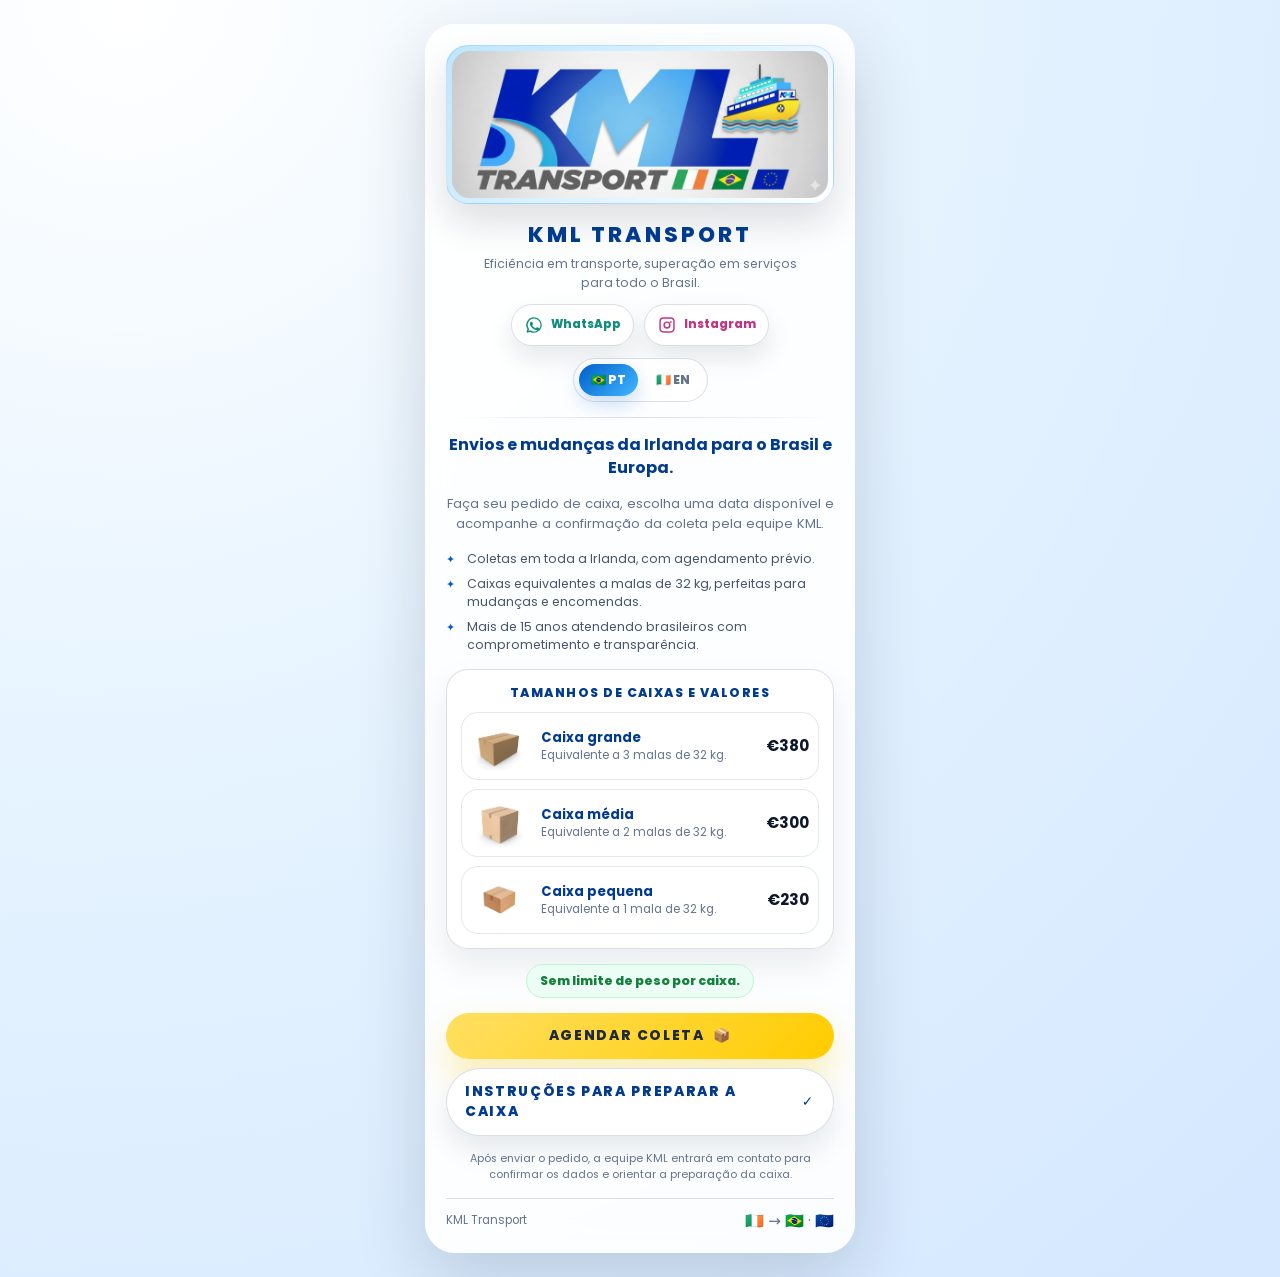
==== commit 6720facb: "Add files via upload" ====
--- a/index.html
+++ b/index.html
@@ -74,10 +74,15 @@
 
         <div class="weight-note" data-i18n="noWeightLimit">Sem limite de peso por caixa.</div>
 
-        <button class="cta-button" type="button" id="open-booking">
-          <span data-i18n="ctaText">Agendar coleta</span><span aria-hidden="true">📦</span>
-        </button>
-        <p class="fine-print" data-i18n="finePrint">Valores e prazos podem variar conforme a cidade de coleta e o destino final no Brasil ou Europa.</p>
+        <div class="cta-actions">
+          <button class="cta-button" type="button" id="open-booking">
+            <span data-i18n="ctaText">Agendar coleta</span><span aria-hidden="true">📦</span>
+          </button>
+          <a class="instructions-button" href="instructions.html">
+            <span data-i18n="instructionsCta">Instruções para preparar a caixa</span><span aria-hidden="true">✓</span>
+          </a>
+        </div>
+        <p class="fine-print" data-i18n="finePrint">Após enviar o pedido, a equipe KML entrará em contato para confirmar os dados e orientar a preparação da caixa.</p>
 
         <footer class="landing-footer">
           <span>KML Transport</span>
--- a/styles.css
+++ b/styles.css
@@ -10,27 +10,23 @@
   --shadow: 0 24px 70px rgba(15, 23, 42, .16);
 }
 * { box-sizing: border-box; margin: 0; padding: 0; }
-html, body { height: 100%; scrollbar-width: none; -ms-overflow-style: none; }
-html::-webkit-scrollbar, body::-webkit-scrollbar, .hero-card::-webkit-scrollbar, .modal-dialog::-webkit-scrollbar, .modal-overlay::-webkit-scrollbar { width: 0; height: 0; display: none; }
+html, body { min-height: 100%; }
+.modal-dialog::-webkit-scrollbar, .modal-overlay::-webkit-scrollbar { width: 0; height: 0; display: none; }
 body { font-family: 'Poppins', system-ui, -apple-system, BlinkMacSystemFont, 'Segoe UI', sans-serif; color: var(--text); }
 button, input, textarea, select { font: inherit; }
 button { cursor: pointer; }
 a { color: inherit; }
 .landing-body {
-  height: 100dvh;
-  overflow: hidden;
+  min-height: 100dvh;
   display: grid;
   place-items: center;
-  padding: 12px;
+  padding: 24px 12px;
   background:
     radial-gradient(circle at 10% 0%, rgba(255,255,255,1), rgba(228,243,255,.85) 45%, rgba(212,231,255,.95) 100%),
     linear-gradient(135deg, #f8fbff, #dcecff);
 }
 .page-wrapper { width: 100%; max-width: 430px; }
 .hero-card {
-  max-height: calc(100dvh - 24px);
-  overflow-y: auto;
-  overscroll-behavior: contain;
   border-radius: 30px;
   background: var(--card);
   backdrop-filter: blur(14px);
@@ -68,7 +64,10 @@
 .box-option span { display: block; color: var(--muted); font-size: .72rem; line-height: 1.3; }
 .box-price { font-size: .95rem; }
 .weight-note { width: fit-content; justify-self: center; color: #15803d; background: #ecfdf5; border: 1px solid #bbf7d0; border-radius: 999px; padding: 7px 13px; font-size: .78rem; font-weight: 800; }
-.cta-button { width: 100%; border: 0; border-radius: 999px; padding: 13px 18px; color: #1f2937; background: linear-gradient(135deg, #ffdf62, var(--yellow)); font-size: .86rem; font-weight: 800; letter-spacing: .12em; text-transform: uppercase; box-shadow: 0 18px 35px rgba(250,204,21,.32); display: inline-flex; justify-content: center; gap: 8px; align-items: center; }
+.cta-actions { display: grid; gap: 9px; }
+.cta-button, .instructions-button { width: 100%; border: 0; border-radius: 999px; padding: 13px 18px; font-size: .86rem; font-weight: 800; letter-spacing: .12em; text-transform: uppercase; display: inline-flex; justify-content: center; gap: 8px; align-items: center; text-decoration: none; }
+.cta-button { color: #1f2937; background: linear-gradient(135deg, #ffdf62, var(--yellow)); box-shadow: 0 18px 35px rgba(250,204,21,.32); }
+.instructions-button { color: var(--blue-900); background: #fff; border: 1px solid var(--line); box-shadow: 0 14px 28px rgba(15,23,42,.09); }
 .fine-print { text-align: center; color: var(--muted); font-size: .68rem; line-height: 1.5; }
 .landing-footer { display: flex; justify-content: space-between; align-items: center; color: var(--muted); font-size: .72rem; border-top: 1px solid var(--line); padding-top: 10px; }
 .flags { display: flex; gap: 4px; align-items: center; font-size: .95rem; }
@@ -89,13 +88,46 @@
 .form-message { padding: 10px 12px; border-radius: 14px; font-size: .8rem; border: 1px solid; }
 .form-message.ok { color: #166534; background: #ecfdf5; border-color: #86efac; }
 .form-message.error { color: #991b1b; background: #fef2f2; border-color: #fecaca; }
+.success-card { display: grid; gap: 8px; color: #14532d; background: linear-gradient(135deg, #ecfdf5, #f0fdf4); border-color: #86efac; }
+.success-card strong { color: #166534; font-size: .95rem; }
+.success-card p { line-height: 1.5; }
+.success-actions { display: flex; flex-wrap: wrap; gap: 8px; margin-top: 2px; }
+.success-actions a, .success-actions button { border: 0; border-radius: 999px; padding: 8px 11px; text-decoration: none; font-weight: 800; font-size: .74rem; background: #fff; color: #166534; border: 1px solid #bbf7d0; }
 .booking-footer { display: flex; gap: 12px; justify-content: space-between; align-items: center; color: var(--muted); font-size: .72rem; }
 .booking-submit { border: 0; border-radius: 999px; padding: 10px 16px; background: linear-gradient(135deg, var(--blue-700), var(--blue-900)); color: white; font-weight: 800; }
 @media (max-width: 560px) {
-  .landing-body { padding: 8px; }
-  .hero-card { max-height: calc(100dvh - 16px); padding: 16px; border-radius: 26px; }
+  .landing-body { padding: 8px; align-items: start; }
+  .hero-card { padding: 16px; border-radius: 26px; }
   .form-grid { grid-template-columns: 1fr; }
   .form-field--full { grid-column: auto; }
   .booking-footer { flex-direction: column; align-items: stretch; }
   .booking-submit { width: 100%; }
 }
+
+
+/* Página de instruções */
+.instructions-page { min-height: 100dvh; padding: 24px 12px; background: radial-gradient(circle at 10% 0%, #fff, #e4f3ff 45%, #d4e7ff 100%); }
+.instructions-wrapper { width: 100%; max-width: 760px; margin: 0 auto; }
+.instructions-card { background: rgba(255,255,255,.95); border: 1px solid rgba(255,255,255,.7); box-shadow: var(--shadow); border-radius: 30px; padding: 24px; display: grid; gap: 18px; }
+.instructions-top { display: flex; gap: 16px; align-items: center; }
+.instructions-logo { width: 86px; height: 70px; object-fit: contain; border-radius: 18px; background: #fff; border: 1px solid var(--line); padding: 6px; }
+.instructions-kicker { color: var(--blue-700); font-size: .78rem; font-weight: 800; text-transform: uppercase; letter-spacing: .12em; }
+.instructions-title { color: var(--blue-900); font-size: 1.35rem; line-height: 1.25; }
+.instructions-subtitle { color: var(--muted); font-size: .9rem; line-height: 1.55; }
+.instructions-list { display: grid; gap: 11px; list-style: none; }
+.instructions-list li { display: grid; grid-template-columns: 28px 1fr; gap: 10px; align-items: start; background: #fff; border: 1px solid rgba(148,163,184,.25); border-radius: 18px; padding: 12px; }
+.instructions-list li::before { content: '✓'; display: grid; place-items: center; width: 28px; height: 28px; border-radius: 999px; background: #eff6ff; color: var(--blue-700); font-weight: 900; }
+.instructions-list strong { display: block; color: var(--blue-900); font-size: .9rem; margin-bottom: 2px; }
+.instructions-list span { color: #475569; font-size: .82rem; line-height: 1.5; }
+.instructions-alert { background: #fffbeb; color: #713f12; border: 1px solid #fde68a; border-radius: 18px; padding: 13px; font-size: .84rem; line-height: 1.5; }
+.instructions-footer-actions { display: grid; grid-template-columns: 1fr 1fr; gap: 10px; }
+.back-button, .whatsapp-button { border-radius: 999px; padding: 12px 16px; text-align: center; text-decoration: none; font-weight: 800; font-size: .82rem; }
+.back-button { background: #fff; color: var(--blue-900); border: 1px solid var(--line); }
+.whatsapp-button { background: linear-gradient(135deg, #22c55e, #16a34a); color: #fff; }
+@media (max-width: 560px) {
+  .instructions-page { padding: 8px; }
+  .instructions-card { padding: 18px; border-radius: 26px; }
+  .instructions-top { display: grid; text-align: center; justify-items: center; }
+  .instructions-title { font-size: 1.12rem; }
+  .instructions-footer-actions { grid-template-columns: 1fr; }
+}
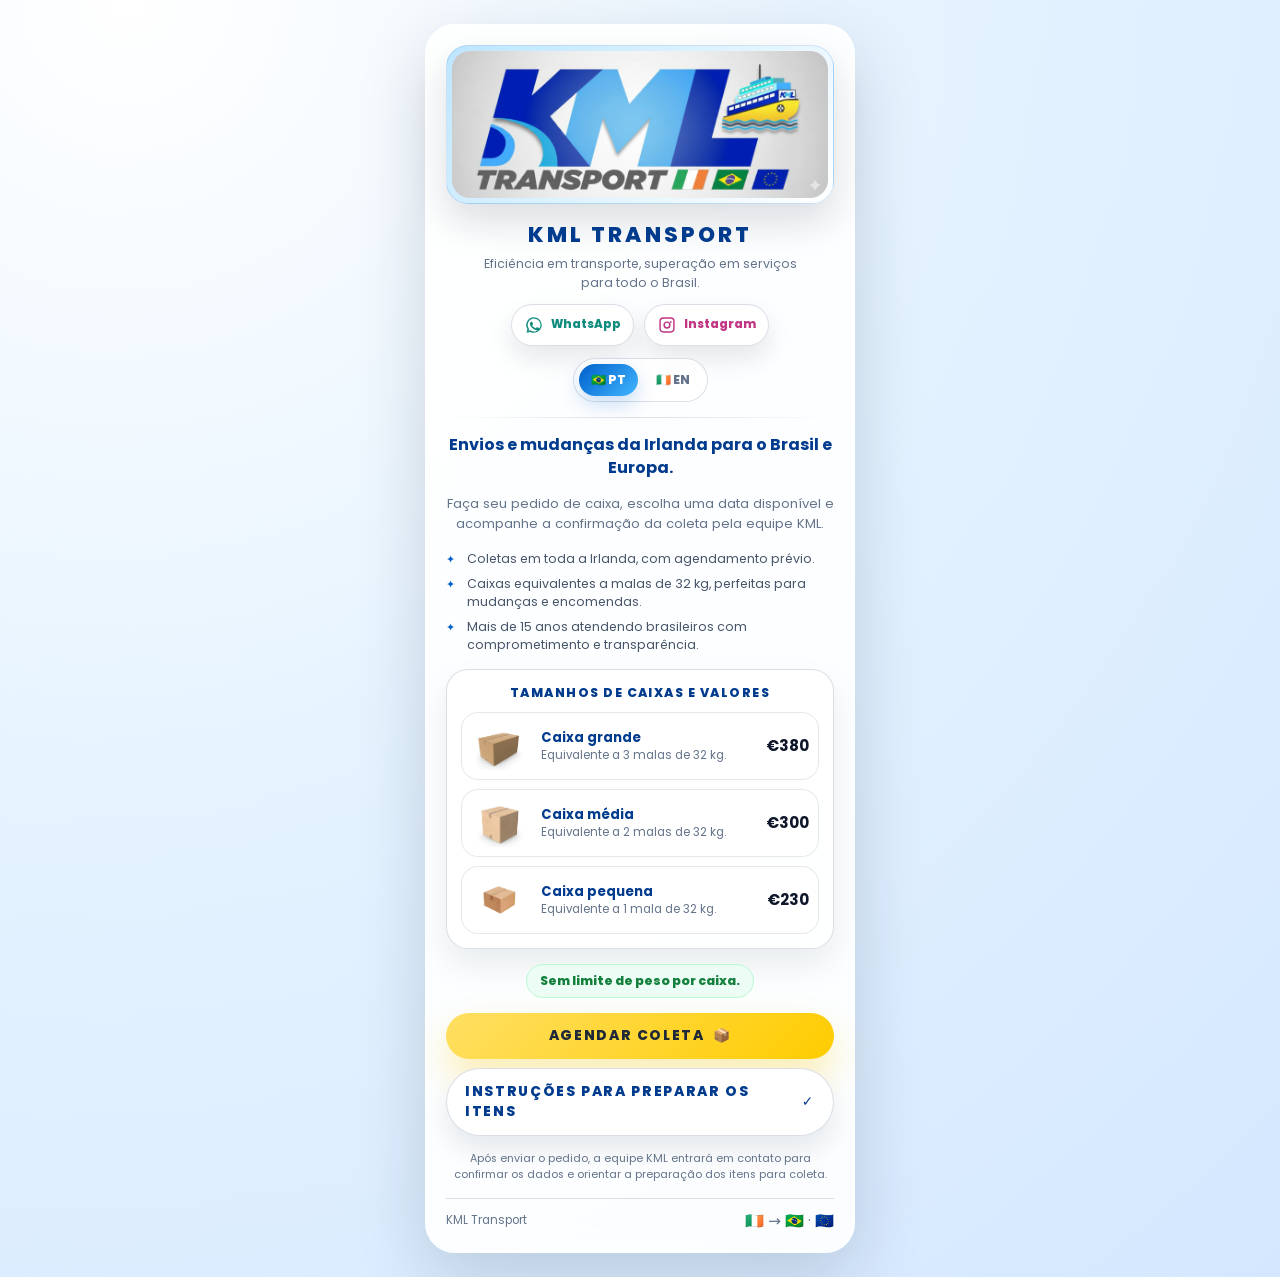
==== commit c336f6d3: "Add files via upload" ====
--- a/index.html
+++ b/index.html
@@ -79,10 +79,10 @@
             <span data-i18n="ctaText">Agendar coleta</span><span aria-hidden="true">📦</span>
           </button>
           <a class="instructions-button" href="instructions.html">
-            <span data-i18n="instructionsCta">Instruções para preparar a caixa</span><span aria-hidden="true">✓</span>
+            <span data-i18n="instructionsCta">Instruções para preparar os itens</span><span aria-hidden="true">✓</span>
           </a>
         </div>
-        <p class="fine-print" data-i18n="finePrint">Após enviar o pedido, a equipe KML entrará em contato para confirmar os dados e orientar a preparação da caixa.</p>
+        <p class="fine-print" data-i18n="finePrint">Após enviar o pedido, a equipe KML entrará em contato para confirmar os dados e orientar a preparação dos itens para coleta.</p>
 
         <footer class="landing-footer">
           <span>KML Transport</span>
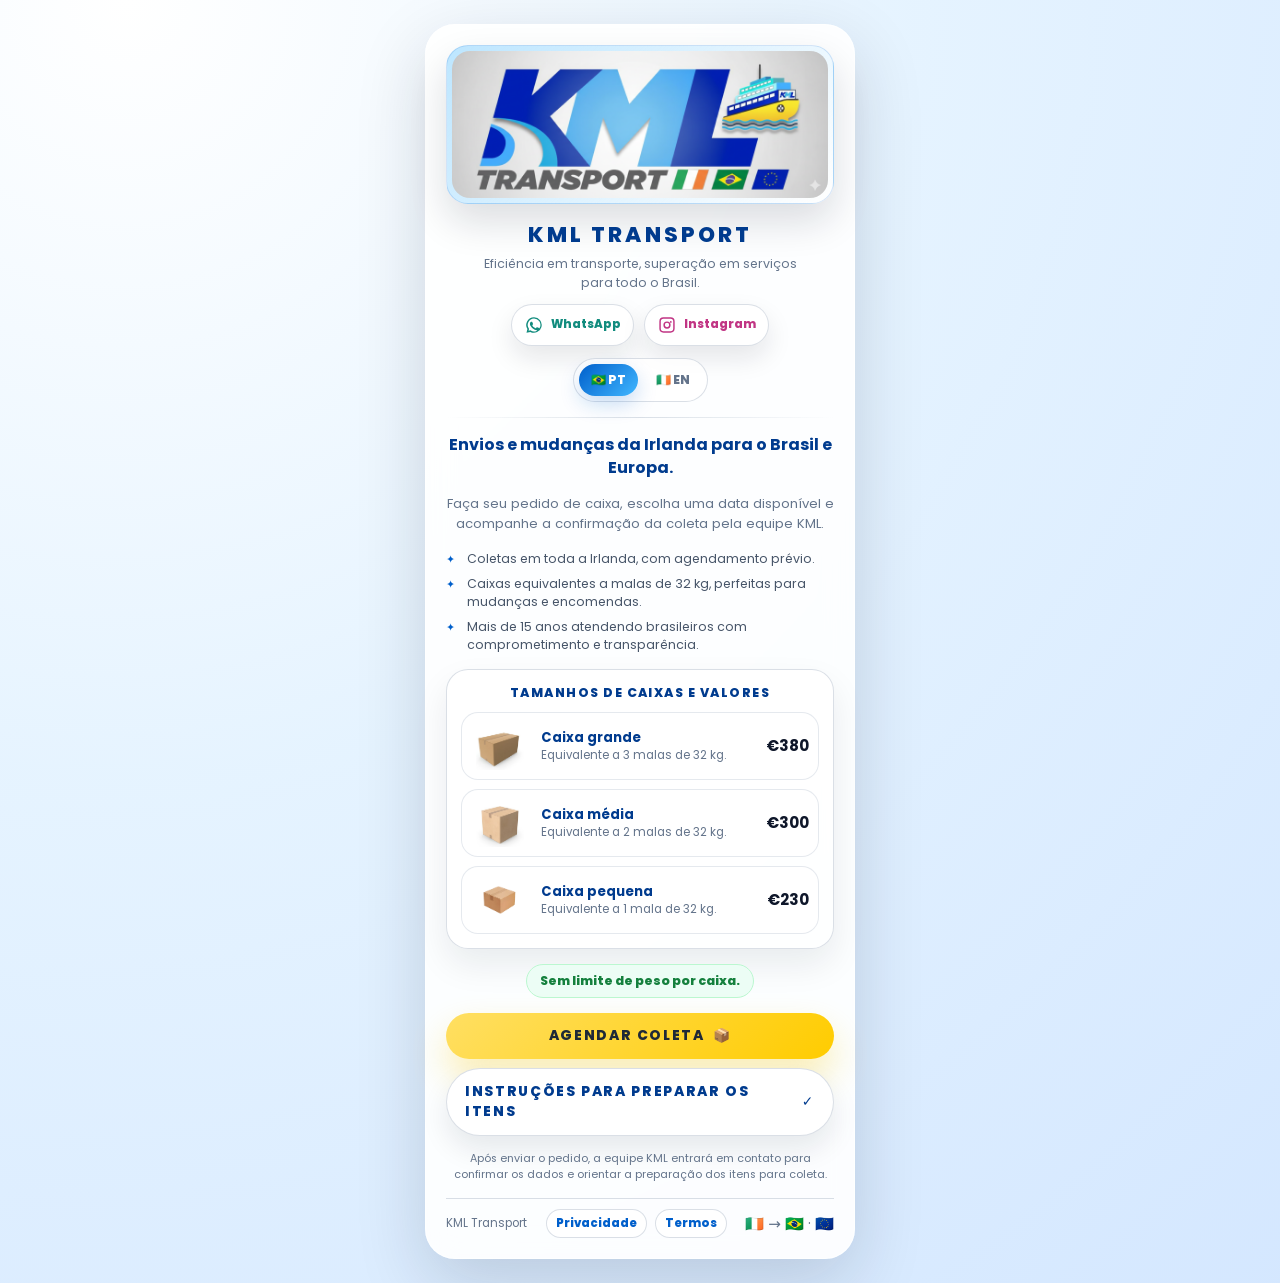
==== commit e6036729: "Add files via upload" ====
--- a/index.html
+++ b/index.html
@@ -8,7 +8,9 @@
   <link rel="preconnect" href="https://fonts.googleapis.com">
   <link rel="preconnect" href="https://fonts.gstatic.com" crossorigin>
   <link href="https://fonts.googleapis.com/css2?family=Poppins:wght@300;400;500;600;700;800&display=swap" rel="stylesheet">
-  <link rel="icon" type="image/png" href="assets/logo-kml.png">
+  <link rel="icon" type="image/svg+xml" href="assets/favicon.svg">
+  <link rel="icon" type="image/png" sizes="192x192" href="assets/favicon-192.png">
+  <link rel="apple-touch-icon" sizes="180x180" href="assets/apple-touch-icon.png">
   <link rel="stylesheet" href="styles.css">
 </head>
 <body class="landing-body">
@@ -86,6 +88,10 @@
 
         <footer class="landing-footer">
           <span>KML Transport</span>
+          <div class="footer-links">
+            <a href="privacy.html" data-i18n="privacyFooter">Privacidade</a>
+            <a href="terms.html" data-i18n="termsFooter">Termos</a>
+          </div>
           <div class="flags"><span>🇮🇪</span><span>→</span><span>🇧🇷</span><span>·</span><span>🇪🇺</span></div>
         </footer>
       </div>
@@ -124,16 +130,35 @@
         </div>
 
         <div class="form-section-title" data-i18n="sectionDestination">4. Destino / destinatário</div>
-        <div class="form-grid">
-          <label class="form-field"><span class="form-label" data-i18n="recipientName">Nome do destinatário *</span><input class="form-input" type="text" name="recipientName" required></label>
+        <label class="pickup-info-choice">
+          <input type="checkbox" id="pickup-info-at-collection">
+          <span><strong data-i18n="pickupInfoChoice">Prefiro informar conteúdo e dados do destino no momento da coleta.</strong><small data-i18n="pickupInfoHint">O funcionário da KML preencherá essas informações no painel de coletas.</small></span>
+        </label>
+        <input type="hidden" name="pickupInfoMode" id="pickup-info-mode" value="ONLINE">
+        <div class="form-grid" id="destination-fields">
+          <label class="form-field"><span class="form-label" data-i18n="recipientName">Nome do destinatário *</span><input class="form-input" type="text" name="recipientName" data-required-online required></label>
           <label class="form-field"><span class="form-label">CPF</span><input class="form-input" type="text" name="recipientCpf" placeholder="000.000.000-00"></label>
           <label class="form-field"><span class="form-label" data-i18n="recipientPhone">Telefone destino</span><input class="form-input" type="tel" name="recipientPhone"></label>
-          <label class="form-field"><span class="form-label" data-i18n="destinationCountry">País destino *</span><input class="form-input" type="text" name="destinationCountry" value="Brasil" required></label>
-          <label class="form-field form-field--full"><span class="form-label" data-i18n="destinationAddress">Endereço no destino *</span><input class="form-input" type="text" name="destinationAddress" required data-i18n-placeholder="destinationPlaceholder" placeholder="Rua, número, bairro, complemento"></label>
-          <label class="form-field"><span class="form-label" data-i18n="destinationCity">Cidade destino *</span><input class="form-input" type="text" name="destinationCity" required></label>
+          <label class="form-field"><span class="form-label" data-i18n="destinationCountry">País destino *</span><input class="form-input" type="text" name="destinationCountry" value="Brasil" data-required-online required></label>
+          <label class="form-field form-field--full"><span class="form-label" data-i18n="destinationAddress">Endereço no destino *</span><input class="form-input" type="text" name="destinationAddress" data-required-online required data-i18n-placeholder="destinationPlaceholder" placeholder="Rua, número, bairro, complemento"></label>
+          <label class="form-field"><span class="form-label" data-i18n="destinationCity">Cidade destino *</span><input class="form-input" type="text" name="destinationCity" data-required-online required></label>
           <label class="form-field"><span class="form-label" data-i18n="state">Estado</span><input class="form-input" type="text" name="destinationState" placeholder="SP"></label>
           <label class="form-field"><span class="form-label">CEP</span><input class="form-input" type="text" name="destinationCep"></label>
           <label class="form-field form-field--full"><span class="form-label" data-i18n="notes">Observações</span><textarea class="form-textarea" name="notes" rows="2" data-i18n-placeholder="notesPlaceholder" placeholder="Melhor horário, referência, instruções..."></textarea></label>
+        </div>
+
+        <div class="legal-consent">
+          <label>
+            <input type="checkbox" id="accept-legal" required>
+            <span>
+              <span data-i18n="acceptLegalStart">Li e aceito a</span>
+              <a href="privacy.html" target="_blank" rel="noopener" data-i18n="privacyLink">Política de Privacidade</a>
+              <span data-i18n="acceptLegalAnd">e os</span>
+              <a href="terms.html" target="_blank" rel="noopener" data-i18n="termsLink">Termos de Serviço</a>.
+            </span>
+          </label>
+          <input type="hidden" name="privacyVersion" value="2026-06-17">
+          <input type="hidden" name="termsVersion" value="2026-06-17">
         </div>
 
         <div id="booking-message" class="form-message" hidden></div>
--- a/styles.css
+++ b/styles.css
@@ -131,3 +131,38 @@
   .instructions-title { font-size: 1.12rem; }
   .instructions-footer-actions { grid-template-columns: 1fr; }
 }
+
+/* Atualizações: coleta no local, aceite legal e páginas legais */
+.footer-links { display: flex; gap: 8px; align-items: center; flex-wrap: wrap; justify-content: center; }
+.footer-links a { color: var(--blue-700); font-weight: 800; text-decoration: none; font-size: .72rem; background: #fff; border: 1px solid var(--line); border-radius: 999px; padding: 5px 9px; }
+.pickup-info-choice { display: grid; grid-template-columns: auto 1fr; gap: 9px; align-items: start; border: 1px solid #fde68a; background: #fffbeb; color: #713f12; border-radius: 16px; padding: 12px; font-size: .78rem; }
+.pickup-info-choice input { margin-top: 3px; }
+.pickup-info-choice strong { display: block; line-height: 1.35; }
+.pickup-info-choice small { display: block; color: #854d0e; line-height: 1.45; margin-top: 2px; }
+.pickup-mode-at-collection #destination-fields { opacity: .78; }
+.legal-consent { border: 1px solid var(--line); background: #f8fafc; border-radius: 16px; padding: 12px; font-size: .78rem; color: #334155; }
+.legal-consent label { display: grid; grid-template-columns: auto 1fr; gap: 8px; align-items: start; }
+.legal-consent input[type="checkbox"] { margin-top: 3px; }
+.legal-consent a { color: var(--blue-700); font-weight: 800; }
+.legal-page { min-height: 100dvh; padding: 24px 12px; background: radial-gradient(circle at 10% 0%, #fff, #e4f3ff 45%, #d4e7ff 100%); }
+.legal-wrapper { width: 100%; max-width: 860px; margin: 0 auto; }
+.legal-card { background: rgba(255,255,255,.96); border: 1px solid rgba(255,255,255,.7); box-shadow: var(--shadow); border-radius: 30px; padding: 24px; display: grid; gap: 18px; }
+.legal-top { display: flex; gap: 16px; align-items: center; }
+.legal-logo { width: 86px; height: 70px; object-fit: contain; border-radius: 18px; background: #fff; border: 1px solid var(--line); padding: 6px; }
+.legal-kicker { color: var(--blue-700); font-size: .78rem; font-weight: 800; text-transform: uppercase; letter-spacing: .12em; }
+.legal-title { color: var(--blue-900); font-size: 1.35rem; line-height: 1.25; }
+.legal-subtitle { color: var(--muted); font-size: .9rem; line-height: 1.55; }
+.legal-section { display: grid; gap: 8px; }
+.legal-section h2 { color: var(--blue-900); font-size: 1rem; }
+.legal-section p, .legal-section li { color: #475569; font-size: .84rem; line-height: 1.6; }
+.legal-section ul { padding-left: 18px; display: grid; gap: 6px; }
+.legal-note { background: #fffbeb; color: #713f12; border: 1px solid #fde68a; border-radius: 18px; padding: 13px; font-size: .84rem; line-height: 1.5; }
+.legal-actions { display: grid; grid-template-columns: 1fr 1fr; gap: 10px; }
+@media (max-width: 560px) {
+  .landing-footer { display: grid; justify-items: center; gap: 8px; text-align: center; }
+  .legal-page { padding: 8px; }
+  .legal-card { padding: 18px; border-radius: 26px; }
+  .legal-top { display: grid; text-align: center; justify-items: center; }
+  .legal-title { font-size: 1.12rem; }
+  .legal-actions { grid-template-columns: 1fr; }
+}
